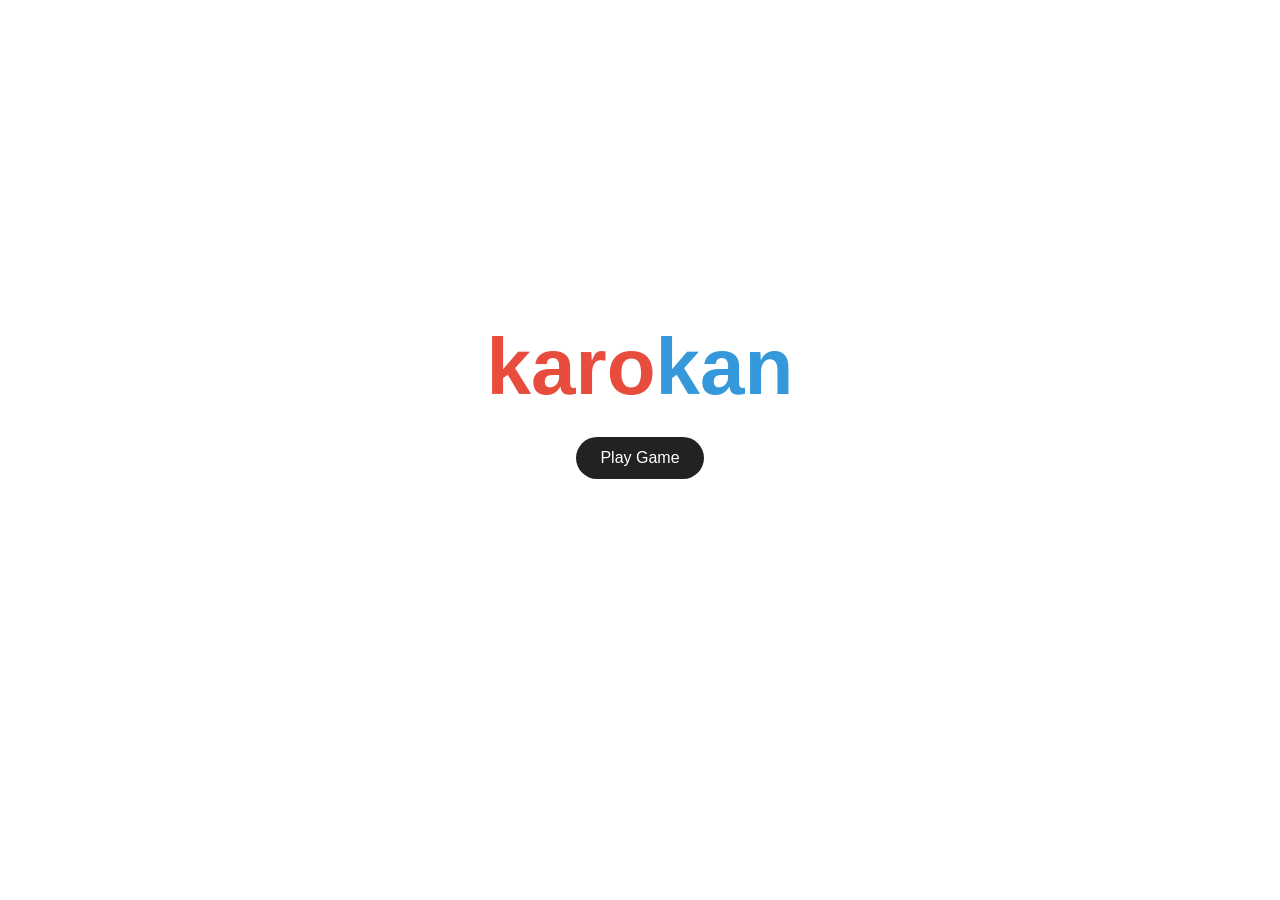
==== web-app/index.html @ 1c11d060 "Add files via upload" ====
<!DOCTYPE html>
<html lang="en">
<head>
  <meta charset="UTF-8">
  <title>karokan</title>
  <link rel="stylesheet" href="karokan.css">
</head>
<body>

  <!-- START SCREEN -->
  <section id="start-screen">
    <h1 id="title">
  <span class="title-red">karo</span><span class="title-blue">kan</span>
  </h1>
    <button id="play-btn">Play Game</button>
  </section>

<!-- RULES SCREEN -->
<section id="rules-screen" hidden>
  <div class="rules-container">
    <h2>Game Rules</h2>

    <div class="rule-block" style="margin-top: 1rem;">
      <h3>🎯 Objective</h3>
      <ul>
        <li>Be the first to reach 7 points by pushing your opponent’s pieces off the board.</li>
      </ul>
    </div>

    <div class="rule-block" style="margin-top: 1rem;">
      <h3>🔄 Turn Structure</h3>
      <ul>
        <li>Place one dot on any empty cell, each round.</li>
        <li>Then slide every one of your dots by one step in the chosen direction (↖, ↗, ←, →, ↙, ↘).</li>
      </ul>
    </div>

    <div class="rule-block" style="margin-top: 1rem;">
      <h3>⚡ Movement</h3>
      <ul>
        <li>If a piece has an empty cell in the chosen direction, it slides there.</li>
        <li>If there’s no empty space to shift into, pieces remain in place.</li>
        <li>You can push opponent pieces, but only if your contiguous run is longer.</li>
        <li>Every piece pushed off the grid earns 1 point.</li>
      </ul>
    </div>

    <div class="rule-block" style="margin-top: 1rem;">
      <h3>🕹️ Controls</h3>
      <ul>
        <li>You can use both the arrows and keyboard keys to move your pieces:</li>
        <li><strong>W:</strong> Up-Left (↖)</li>
        <li><strong>E:</strong> Up-Right (↗)</li>
        <li><strong>A:</strong> Left (←)</li>
        <li><strong>D:</strong> Right (→)</li>
        <li><strong>Z:</strong> Down-Left (↙)</li>
        <li><strong>X:</strong> Down-Right (↘)</li>
      </ul>
    </div>

    <button id="go-btn">Let’s Go!</button>
  </div>
</section>


  <!-- GAME SCREEN -->
  <section id="game-screen" hidden>
    <div id="container">
      <!-- grid only -->
      <div id="left">
        <div id="grid"></div>
      </div>
      <!-- score panels and controls -->
      <div id="right">
        <div id="panel-red" class="panel red">
          <strong>Red Player</strong>
          <div>Score: <span id="score-red">0</span></div>
        </div>
        <div id="panel-blue" class="panel blue">
          <strong>Blue Player</strong>
          <div>Score: <span id="score-blue">0</span></div>
        </div>
        <div id="controls">
          <button data-dir="nw"><span class="arrow">→</span></button>
          <button data-dir="ne"><span class="arrow">→</span></button>
          <button data-dir="w" ><span class="arrow">→</span></button>
          <button data-dir="e" ><span class="arrow">→</span></button>
          <button data-dir="sw"><span class="arrow">→</span></button>
          <button data-dir="se"><span class="arrow">→</span></button>
        </div>
      </div>
    </div>

    <!-- WIN -->
    <div id="overlay" hidden>
      <div id="winner-text"></div>
      <button id="again-btn">New Game</button>
    </div>
  </section>
  

  <script src="main.js"></script>
</body>
</html>
---- web-app/karokan.css ----
[hidden] {
  display: none !important;
}

/* reset & base */
* { margin:0; padding:0; box-sizing:border-box; }
body {
  font-family: sans-serif;
  background: #fff;
  color: #222;
  display:flex;
  justify-content:center;
  align-items:center;
  min-height:80vh;
}

/* Start screen */
#start-screen {
  text-align:center;
}
#start-screen h1 {
  font-size:5rem;
  margin-bottom:1.5rem;
  margin-top:5rem;
}

#play-btn {
  padding:0.75rem 1.5rem;
  border:none;
  background:#222;
  color:#fff;
  border-radius:999px;
  cursor:pointer;
  font-size: 1rem;
}

/* Container for game */
#container {
  display:flex;
  gap:4rem;
  align-items:flex-start;
  padding:1rem;
}

/* GRID */
#grid {
  display: block;
  padding: 20px;
    /* add these two lines: */
  transform: scale(1.2);            /* 1.0 is 100%; 1.2 is +20% */
  transform-origin: center center;  /* scale around its own middle */
}

/* each row is a flex‐box of 7 cells */
.row {
  display: flex;
  margin-bottom: -10px; /* Overlap rows slightly for better hexagon proportions */
}
.cell {
  /* width and height are now set by JS */
  border: 2px solid #000;
  border-radius: 50%;
  background: #fff;
  position: relative;
  /* margin is now set by JS */
  display: flex; /* For centering dot */
  align-items: center;
  justify-content: center;
}

.cell.empty {
  background: transparent;
  border-color: transparent;
}

.dot {
  position:absolute;
  top:50%; left:50%;
  width:100%; height:100%;
  transform: translate(-50%,-50%);
  border-radius:50%;
}
.dot.red { background:#e74c3c; }
.dot.blue { background:#3498db; }

/* CONTROLS - Hexagonal button layout */
#controls {
  display: grid;
  grid-template-columns: repeat(3, 60px);
  grid-template-rows: repeat(3, 60px);
  gap: 10px;
  justify-content: center;
  margin-top: 6rem;
  width: 210px;
  transform: scale(1.1);            /* 1.0 is 100%; 1.2 is +20% */
  transform-origin: center center;  /* scale around its own middle */
}

#controls button {
  width: 60px;
  height: 60px;
  border: 2px solid #333;
  background: #f5f5f5;
  border-radius: 50%;
  font-size: 1.8rem;
  font-weight: normal;
  cursor: pointer;
  display: flex;
  align-items: center;
  justify-content: center;
  transition: background 0.2s;
}

#controls button:hover {
  background: #e0e0e0;
}

/* Position buttons in hexagonal pattern */
#controls button[data-dir="nw"] { grid-column: 1; grid-row: 1; }
#controls button[data-dir="ne"] { grid-column: 3; grid-row: 1; }
#controls button[data-dir="w"]  { grid-column: 1; grid-row: 2; }
#controls button[data-dir="e"]  { grid-column: 3; grid-row: 2; }
#controls button[data-dir="sw"] { grid-column: 1; grid-row: 3; }
#controls button[data-dir="se"] { grid-column: 3; grid-row: 3; }

#controls button .arrow {
  display: inline-block;     /* so transform only affects the arrow */
  transition: transform 0.1s;
  font-size: 1.8rem;
  line-height: 1;  /* keep the glyph tight */
}

/* rotate the base “→” into each of the 6 hex directions */
#controls button[data-dir="nw"] .arrow {
  transform: rotate(-135deg) translate(0px, -2px);
}
#controls button[data-dir="ne"] .arrow {
  transform: rotate(-45deg)  translate(0, -2px);
}
#controls button[data-dir="w"]  .arrow {
  transform: rotate(180deg)  translate(0, -2px);
}
#controls button[data-dir="e"]  .arrow {
  transform: rotate(0deg)    translate(0, -2px);
}
#controls button[data-dir="sw"] .arrow {
  transform: rotate(135deg)  translate(0, -2px);
}
#controls button[data-dir="se"] .arrow {
  transform: rotate(45deg)   translate(0, -2px);
}


/* RIGHT PANELS */
.panel {
  border:3px solid;
  padding:1rem;
  margin-bottom:1.5rem;
  min-width:150px;
  background:#fff;
  transition: background 0.3s;
}
.panel.red { border-color:#e74c3c; }
.panel.blue { border-color:#3498db; }

/* active turn highlight */
.panel.red.active { background: rgba(231,76,60,0.2); }
.panel.blue.active { background: rgba(52,152,219,0.2); }

/**
/* OVERLAY */
#overlay {
  position: fixed;
  inset: 0;
  /* fallback if no class */
  background: rgba(0,0,0,0.5);
  display: flex;
  flex-direction: column;
  /* lift content higher */
  justify-content: flex-start;
  padding-top: 35vh;     /* move text/button up 10% of viewport height */
  align-items: center;
  color: #fff;
  font-size: 3rem;
  text-align: center;
  z-index: 100;
  transition: background 0.3s;
}

/* Specific winner backgrounds */
#overlay.red {
  background: rgba(231, 76, 60, 0.85);   /* red-tint */
}
#overlay.blue {
  background: rgba(52, 152, 219, 0.85);  /* blue-tint */
}

/* Winner text stays white but can be larger or bold if you like */
#winner-text {
  margin-bottom: 0.5rem;
  font-size: 3.5rem;
}

/* PLAY AGAIN button styling */
#overlay button {
  /* match “Play Game” button from start screen */
  background: #222;
  color: #fff;
  margin-top: 1rem;
  padding: 0.75rem 1.5rem;
  border: none;
  border-radius: 999px;
  cursor: pointer;
  font-size: 1rem;
}

/* Title coloring */
.title-red {
  color: #e74c3c; /* same as .dot.red */
}

.title-blue {
  color: #3498db; /* same as .dot.blue */
}

/* Optional: adjust font-weight or size if you like */
#title {
  font-size: 3rem;
  font-weight: bold;
  text-align: center;
  margin-bottom: 1rem;
}

/* RULES SCREEN */
#rules-screen {
  display: flex;
  justify-content: center;
  align-items: center;
  min-height: 100vh;
}

.rules-container {
  border: 2px solid #222;
  padding: 2rem;
  max-width: 850px;
  background: #fff;
  text-align: left;
  box-shadow: 0 2px 8px rgba(0,0,0,0.1);
}

.rules-container h2 {
  text-align: center;
  margin-bottom: 1.25rem;
  font-size: 1.8rem;
}

.rules-container h3 {
  font-size: 1.2rem;
}

.rules-container ol {
  margin-left: 1rem;
  margin-bottom: 1.5rem;
  line-height: 1.4;
}

.rules-container li {
  font-size: 1rem;
}

#rules-screen #go-btn {
  display: block;
  margin: 2rem auto 0;      /* center and give headroom */
  padding: 0.75rem 1.5rem;   /* comfy click area */
  border: none;             
  background: #222;          /* dark background */
  color: #fff;               /* light text */
  font-size: 1rem;           
  border-radius: 999px;      /* fully rounded */
  cursor: pointer;
  transition: background 0.2s;
}
#rules-screen #go-btn:hover {
  background: #444;
}

#rules-screen ul li + li {
  margin-top: 0.75rem;
}

/* give each rule heading its own margins */
#rules-screen .rule-block h3 {
  margin-top: 2rem;    /* space above the emoji heading */
  margin-bottom: 0.5rem; /* space below it before the bullets */
}

#game-screen {
  margin-top: 5rem; /* pushes the whole game‐screen down */
}

#rules-screen,
#start-screen {
  margin-top: 0;   /* leave your other screens untouched */
}
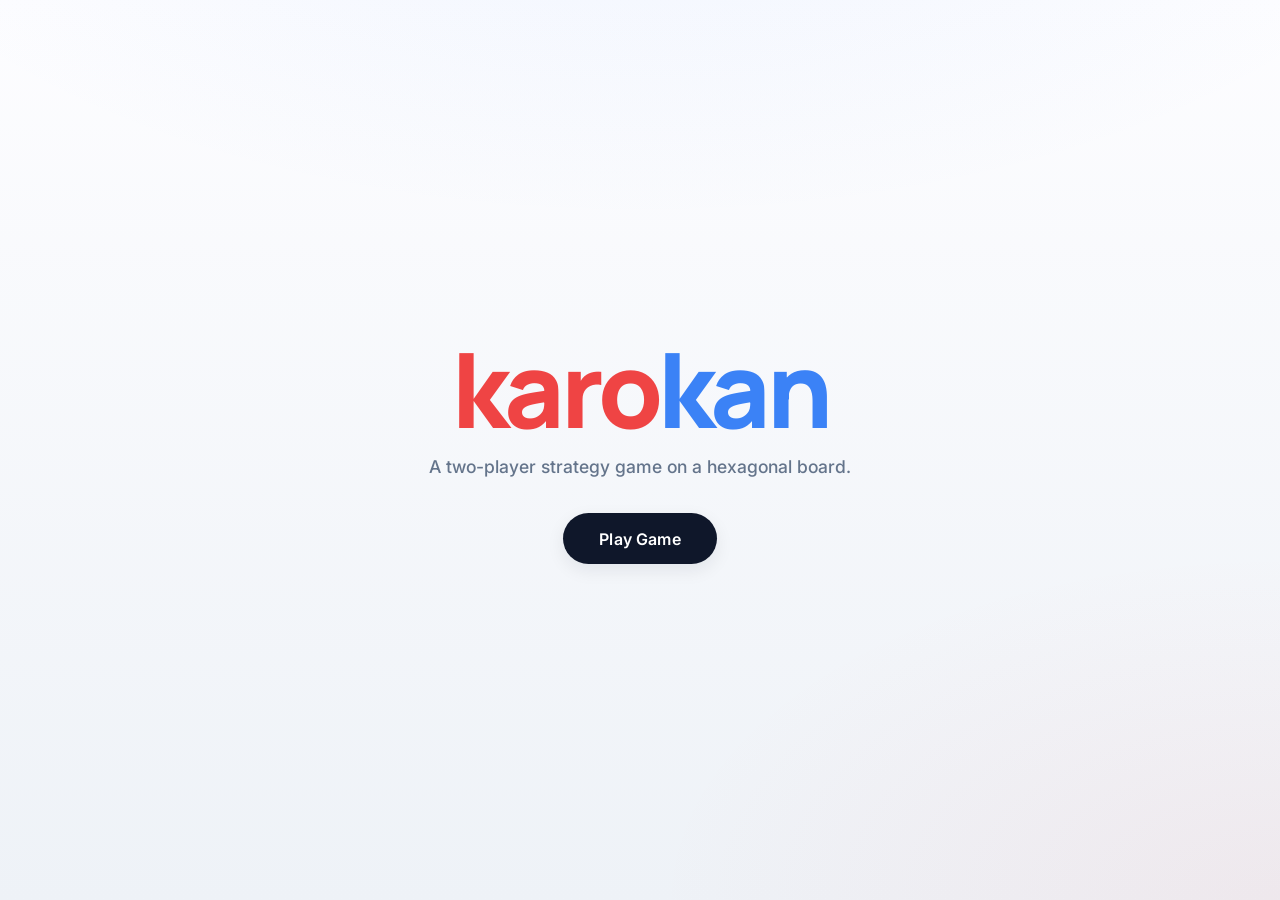
==== commit 51be99d5: "Remove rules screen, modernise UI, add README - Remove the rules/how-to-play section; Play Game now " ====
--- a/web-app/index.html
+++ b/web-app/index.html
@@ -2,7 +2,12 @@
 <html lang="en">
 <head>
   <meta charset="UTF-8">
+  <meta name="viewport" content="width=device-width, initial-scale=1, viewport-fit=cover">
+  <meta name="theme-color" content="#0f172a">
   <title>karokan</title>
+  <link rel="preconnect" href="https://fonts.googleapis.com">
+  <link rel="preconnect" href="https://fonts.gstatic.com" crossorigin>
+  <link href="https://fonts.googleapis.com/css2?family=Inter:wght@400;500;600;700&family=Manrope:wght@700;800&display=swap" rel="stylesheet">
   <link rel="stylesheet" href="karokan.css">
 </head>
 <body>
@@ -10,57 +15,11 @@
   <!-- START SCREEN -->
   <section id="start-screen">
     <h1 id="title">
-  <span class="title-red">karo</span><span class="title-blue">kan</span>
-  </h1>
+      <span class="title-red">karo</span><span class="title-blue">kan</span>
+    </h1>
+    <p id="tagline">A two-player strategy game on a hexagonal board.</p>
     <button id="play-btn">Play Game</button>
   </section>
-
-<!-- RULES SCREEN -->
-<section id="rules-screen" hidden>
-  <div class="rules-container">
-    <h2>Game Rules</h2>
-
-    <div class="rule-block" style="margin-top: 1rem;">
-      <h3>🎯 Objective</h3>
-      <ul>
-        <li>Be the first to reach 7 points by pushing your opponent’s pieces off the board.</li>
-      </ul>
-    </div>
-
-    <div class="rule-block" style="margin-top: 1rem;">
-      <h3>🔄 Turn Structure</h3>
-      <ul>
-        <li>Place one dot on any empty cell, each round.</li>
-        <li>Then slide every one of your dots by one step in the chosen direction (↖, ↗, ←, →, ↙, ↘).</li>
-      </ul>
-    </div>
-
-    <div class="rule-block" style="margin-top: 1rem;">
-      <h3>⚡ Movement</h3>
-      <ul>
-        <li>If a piece has an empty cell in the chosen direction, it slides there.</li>
-        <li>If there’s no empty space to shift into, pieces remain in place.</li>
-        <li>You can push opponent pieces, but only if your contiguous run is longer.</li>
-        <li>Every piece pushed off the grid earns 1 point.</li>
-      </ul>
-    </div>
-
-    <div class="rule-block" style="margin-top: 1rem;">
-      <h3>🕹️ Controls</h3>
-      <ul>
-        <li>You can use both the arrows and keyboard keys to move your pieces:</li>
-        <li><strong>W:</strong> Up-Left (↖)</li>
-        <li><strong>E:</strong> Up-Right (↗)</li>
-        <li><strong>A:</strong> Left (←)</li>
-        <li><strong>D:</strong> Right (→)</li>
-        <li><strong>Z:</strong> Down-Left (↙)</li>
-        <li><strong>X:</strong> Down-Right (↘)</li>
-      </ul>
-    </div>
-
-    <button id="go-btn">Let’s Go!</button>
-  </div>
-</section>
 
 
   <!-- GAME SCREEN -->
@@ -81,12 +40,12 @@
           <div>Score: <span id="score-blue">0</span></div>
         </div>
         <div id="controls">
-          <button data-dir="nw"><span class="arrow">→</span></button>
-          <button data-dir="ne"><span class="arrow">→</span></button>
-          <button data-dir="w" ><span class="arrow">→</span></button>
-          <button data-dir="e" ><span class="arrow">→</span></button>
-          <button data-dir="sw"><span class="arrow">→</span></button>
-          <button data-dir="se"><span class="arrow">→</span></button>
+          <button data-dir="nw" aria-label="Move up-left"><span class="arrow">→</span></button>
+          <button data-dir="ne" aria-label="Move up-right"><span class="arrow">→</span></button>
+          <button data-dir="w"  aria-label="Move left"><span class="arrow">→</span></button>
+          <button data-dir="e"  aria-label="Move right"><span class="arrow">→</span></button>
+          <button data-dir="sw" aria-label="Move down-left"><span class="arrow">→</span></button>
+          <button data-dir="se" aria-label="Move down-right"><span class="arrow">→</span></button>
         </div>
       </div>
     </div>
@@ -97,7 +56,7 @@
       <button id="again-btn">New Game</button>
     </div>
   </section>
-  
+
 
   <script src="main.js"></script>
 </body>
--- a/web-app/karokan.css
+++ b/web-app/karokan.css
@@ -1,121 +1,266 @@
-[hidden] {
-  display: none !important;
-}
-
-/* reset & base */
-* { margin:0; padding:0; box-sizing:border-box; }
+/* ============================================================
+   karokan — visual styles
+   ============================================================ */
+
+:root {
+  --color-red: #ef4444;
+  --color-red-strong: #dc2626;
+  --color-red-soft: rgba(239, 68, 68, 0.12);
+  --color-blue: #3b82f6;
+  --color-blue-strong: #2563eb;
+  --color-blue-soft: rgba(59, 130, 246, 0.12);
+  --color-bg-1: #fdfdff;
+  --color-bg-2: #eef2f7;
+  --color-surface: #ffffff;
+  --color-text: #0f172a;
+  --color-text-soft: #64748b;
+  --color-border: #e2e8f0;
+  --color-border-strong: #cbd5e1;
+
+  --shadow-sm: 0 1px 2px rgba(15, 23, 42, 0.06);
+  --shadow-md: 0 6px 18px rgba(15, 23, 42, 0.08);
+  --shadow-lg: 0 18px 48px rgba(15, 23, 42, 0.14);
+
+  --radius-sm: 10px;
+  --radius-md: 16px;
+  --radius-lg: 24px;
+  --radius-pill: 999px;
+
+  --ease: cubic-bezier(0.4, 0, 0.2, 1);
+  --ease-spring: cubic-bezier(0.34, 1.56, 0.64, 1);
+  --duration: 200ms;
+}
+
+* { margin: 0; padding: 0; box-sizing: border-box; }
+*:focus-visible { outline: 2px solid var(--color-blue); outline-offset: 2px; }
+
+[hidden] { display: none !important; }
+
+html, body { height: 100%; }
+
 body {
-  font-family: sans-serif;
-  background: #fff;
-  color: #222;
-  display:flex;
-  justify-content:center;
-  align-items:center;
-  min-height:80vh;
-}
-
-/* Start screen */
+  font-family: 'Inter', -apple-system, BlinkMacSystemFont, 'Segoe UI', sans-serif;
+  background:
+    radial-gradient(1200px 600px at 50% -200px, rgba(59, 130, 246, 0.08), transparent 70%),
+    radial-gradient(900px 500px at 100% 100%, rgba(239, 68, 68, 0.06), transparent 70%),
+    linear-gradient(180deg, var(--color-bg-1) 0%, var(--color-bg-2) 100%);
+  background-attachment: fixed;
+  color: var(--color-text);
+  min-height: 100vh;
+  display: flex;
+  justify-content: center;
+  align-items: center;
+  padding: 1.5rem;
+  -webkit-font-smoothing: antialiased;
+  -moz-osx-font-smoothing: grayscale;
+  text-rendering: optimizeLegibility;
+}
+
+/* ============================================================
+   START SCREEN
+   ============================================================ */
 #start-screen {
-  text-align:center;
-}
-#start-screen h1 {
-  font-size:5rem;
-  margin-bottom:1.5rem;
-  margin-top:5rem;
-}
-
-#play-btn {
-  padding:0.75rem 1.5rem;
-  border:none;
-  background:#222;
-  color:#fff;
-  border-radius:999px;
-  cursor:pointer;
+  text-align: center;
+  animation: fade-up 0.5s var(--ease) both;
+}
+
+#title {
+  font-family: 'Manrope', 'Inter', sans-serif;
+  font-size: clamp(3.5rem, 14vw, 6.5rem);
+  font-weight: 800;
+  letter-spacing: -0.045em;
+  line-height: 1;
+  margin-bottom: 1rem;
+}
+
+.title-red { color: var(--color-red); }
+.title-blue { color: var(--color-blue); }
+
+#tagline {
+  font-size: clamp(0.95rem, 2.2vw, 1.1rem);
+  color: var(--color-text-soft);
+  margin-bottom: 2.25rem;
+  font-weight: 500;
+}
+
+/* Shared button base */
+#play-btn,
+#again-btn {
+  font-family: inherit;
+  padding: 0.95rem 2.25rem;
+  border: none;
+  background: var(--color-text);
+  color: #fff;
+  border-radius: var(--radius-pill);
+  cursor: pointer;
   font-size: 1rem;
-}
-
-/* Container for game */
+  font-weight: 600;
+  letter-spacing: 0.01em;
+  box-shadow: var(--shadow-md);
+  transition:
+    transform var(--duration) var(--ease),
+    box-shadow var(--duration) var(--ease),
+    background var(--duration) var(--ease);
+}
+
+#play-btn:hover,
+#again-btn:hover {
+  transform: translateY(-2px);
+  background: #1e293b;
+  box-shadow: var(--shadow-lg);
+}
+
+#play-btn:active,
+#again-btn:active {
+  transform: translateY(0);
+  box-shadow: var(--shadow-sm);
+}
+
+/* ============================================================
+   GAME SCREEN
+   ============================================================ */
+#game-screen {
+  width: 100%;
+  display: flex;
+  justify-content: center;
+  animation: fade-up 0.4s var(--ease) both;
+}
+
 #container {
-  display:flex;
-  gap:4rem;
-  align-items:flex-start;
-  padding:1rem;
-}
-
-/* GRID */
+  display: flex;
+  gap: 3.5rem;
+  align-items: center;
+  padding: 2.5rem 3rem;
+  background: var(--color-surface);
+  border-radius: var(--radius-lg);
+  box-shadow: var(--shadow-lg);
+  border: 1px solid rgba(15, 23, 42, 0.04);
+}
+
+#left {
+  display: flex;
+  align-items: center;
+  justify-content: center;
+}
+
+#right {
+  display: flex;
+  flex-direction: column;
+  align-items: stretch;
+  min-width: 200px;
+}
+
+/* ============================================================
+   GRID
+   ============================================================ */
 #grid {
   display: block;
-  padding: 20px;
-    /* add these two lines: */
-  transform: scale(1.2);            /* 1.0 is 100%; 1.2 is +20% */
-  transform-origin: center center;  /* scale around its own middle */
-}
-
-/* each row is a flex‐box of 7 cells */
+  padding: 16px;
+  transform: scale(1.15);
+  transform-origin: center center;
+}
+
 .row {
   display: flex;
-  margin-bottom: -10px; /* Overlap rows slightly for better hexagon proportions */
-}
+  margin-bottom: -10px;
+}
+
 .cell {
-  /* width and height are now set by JS */
-  border: 2px solid #000;
+  border: 2px solid var(--color-border-strong);
   border-radius: 50%;
-  background: #fff;
+  background: var(--color-surface);
   position: relative;
-  /* margin is now set by JS */
-  display: flex; /* For centering dot */
-  align-items: center;
-  justify-content: center;
+  display: flex;
+  align-items: center;
+  justify-content: center;
+  transition:
+    border-color var(--duration) var(--ease),
+    transform var(--duration) var(--ease),
+    box-shadow var(--duration) var(--ease);
+}
+
+.cell:not(.empty):hover {
+  border-color: var(--color-text);
+  cursor: pointer;
+  transform: scale(1.04);
+  box-shadow: var(--shadow-sm);
 }
 
 .cell.empty {
   background: transparent;
   border-color: transparent;
+  pointer-events: none;
 }
 
 .dot {
-  position:absolute;
-  top:50%; left:50%;
-  width:100%; height:100%;
-  transform: translate(-50%,-50%);
-  border-radius:50%;
-}
-.dot.red { background:#e74c3c; }
-.dot.blue { background:#3498db; }
-
-/* CONTROLS - Hexagonal button layout */
+  position: absolute;
+  top: 50%; left: 50%;
+  width: 88%; height: 88%;
+  transform: translate(-50%, -50%);
+  border-radius: 50%;
+  box-shadow:
+    inset -3px -4px 8px rgba(0, 0, 0, 0.22),
+    inset 2px 2px 4px rgba(255, 255, 255, 0.25),
+    0 2px 6px rgba(15, 23, 42, 0.18);
+  animation: pop-in 0.28s var(--ease-spring);
+}
+
+.dot.red {
+  background: radial-gradient(circle at 32% 30%, #fb7185 0%, var(--color-red) 55%, var(--color-red-strong) 100%);
+}
+.dot.blue {
+  background: radial-gradient(circle at 32% 30%, #60a5fa 0%, var(--color-blue) 55%, var(--color-blue-strong) 100%);
+}
+
+/* ============================================================
+   CONTROLS
+   ============================================================ */
 #controls {
   display: grid;
   grid-template-columns: repeat(3, 60px);
   grid-template-rows: repeat(3, 60px);
-  gap: 10px;
-  justify-content: center;
-  margin-top: 6rem;
+  gap: 12px;
+  justify-content: center;
+  margin-top: 2.25rem;
   width: 210px;
-  transform: scale(1.1);            /* 1.0 is 100%; 1.2 is +20% */
-  transform-origin: center center;  /* scale around its own middle */
+  transform: scale(1.1);
+  transform-origin: center center;
 }
 
 #controls button {
   width: 60px;
   height: 60px;
-  border: 2px solid #333;
-  background: #f5f5f5;
+  border: 1px solid var(--color-border);
+  background: #f8fafc;
+  color: var(--color-text);
   border-radius: 50%;
-  font-size: 1.8rem;
-  font-weight: normal;
+  font-size: 1.5rem;
   cursor: pointer;
   display: flex;
   align-items: center;
   justify-content: center;
-  transition: background 0.2s;
+  box-shadow: var(--shadow-sm);
+  transition:
+    transform var(--duration) var(--ease),
+    background var(--duration) var(--ease),
+    color var(--duration) var(--ease),
+    box-shadow var(--duration) var(--ease),
+    border-color var(--duration) var(--ease);
 }
 
 #controls button:hover {
-  background: #e0e0e0;
-}
-
-/* Position buttons in hexagonal pattern */
+  background: var(--color-text);
+  color: #fff;
+  border-color: var(--color-text);
+  transform: translateY(-2px);
+  box-shadow: var(--shadow-md);
+}
+
+#controls button:active {
+  transform: translateY(0);
+  box-shadow: var(--shadow-sm);
+}
+
 #controls button[data-dir="nw"] { grid-column: 1; grid-row: 1; }
 #controls button[data-dir="ne"] { grid-column: 3; grid-row: 1; }
 #controls button[data-dir="w"]  { grid-column: 1; grid-row: 2; }
@@ -124,181 +269,192 @@
 #controls button[data-dir="se"] { grid-column: 3; grid-row: 3; }
 
 #controls button .arrow {
-  display: inline-block;     /* so transform only affects the arrow */
-  transition: transform 0.1s;
-  font-size: 1.8rem;
-  line-height: 1;  /* keep the glyph tight */
-}
-
-/* rotate the base “→” into each of the 6 hex directions */
-#controls button[data-dir="nw"] .arrow {
-  transform: rotate(-135deg) translate(0px, -2px);
-}
-#controls button[data-dir="ne"] .arrow {
-  transform: rotate(-45deg)  translate(0, -2px);
-}
-#controls button[data-dir="w"]  .arrow {
-  transform: rotate(180deg)  translate(0, -2px);
-}
-#controls button[data-dir="e"]  .arrow {
-  transform: rotate(0deg)    translate(0, -2px);
-}
-#controls button[data-dir="sw"] .arrow {
-  transform: rotate(135deg)  translate(0, -2px);
-}
-#controls button[data-dir="se"] .arrow {
-  transform: rotate(45deg)   translate(0, -2px);
-}
-
-
-/* RIGHT PANELS */
+  display: inline-block;
+  line-height: 1;
+  font-size: 1.7rem;
+  transition: transform var(--duration) var(--ease);
+}
+
+#controls button[data-dir="nw"] .arrow { transform: rotate(-135deg) translate(0, -2px); }
+#controls button[data-dir="ne"] .arrow { transform: rotate(-45deg)  translate(0, -2px); }
+#controls button[data-dir="w"]  .arrow { transform: rotate(180deg)  translate(0, -2px); }
+#controls button[data-dir="e"]  .arrow { transform: rotate(0deg)    translate(0, -2px); }
+#controls button[data-dir="sw"] .arrow { transform: rotate(135deg)  translate(0, -2px); }
+#controls button[data-dir="se"] .arrow { transform: rotate(45deg)   translate(0, -2px); }
+
+/* ============================================================
+   SCORE PANELS
+   ============================================================ */
 .panel {
-  border:3px solid;
-  padding:1rem;
-  margin-bottom:1.5rem;
-  min-width:150px;
-  background:#fff;
-  transition: background 0.3s;
-}
-.panel.red { border-color:#e74c3c; }
-.panel.blue { border-color:#3498db; }
-
-/* active turn highlight */
-.panel.red.active { background: rgba(231,76,60,0.2); }
-.panel.blue.active { background: rgba(52,152,219,0.2); }
-
-/**
-/* OVERLAY */
+  border: 2px solid var(--color-border);
+  padding: 1rem 1.25rem;
+  margin-bottom: 1rem;
+  min-width: 200px;
+  background: var(--color-surface);
+  border-radius: var(--radius-md);
+  box-shadow: var(--shadow-sm);
+  transition:
+    background var(--duration) var(--ease),
+    box-shadow var(--duration) var(--ease),
+    transform var(--duration) var(--ease),
+    border-color var(--duration) var(--ease);
+}
+
+.panel strong {
+  font-size: 0.95rem;
+  font-weight: 600;
+  letter-spacing: -0.005em;
+  display: block;
+  margin-bottom: 0.35rem;
+}
+
+.panel div {
+  font-size: 0.875rem;
+  color: var(--color-text-soft);
+  font-weight: 500;
+}
+
+.panel div span {
+  font-variant-numeric: tabular-nums;
+  font-weight: 700;
+  color: var(--color-text);
+  font-size: 1rem;
+}
+
+.panel.red {
+  border-color: var(--color-red);
+}
+.panel.blue {
+  border-color: var(--color-blue);
+}
+
+.panel.red.active {
+  background: var(--color-red-soft);
+  box-shadow: 0 0 0 4px rgba(239, 68, 68, 0.18), var(--shadow-sm);
+  transform: translateY(-1px);
+}
+.panel.blue.active {
+  background: var(--color-blue-soft);
+  box-shadow: 0 0 0 4px rgba(59, 130, 246, 0.18), var(--shadow-sm);
+  transform: translateY(-1px);
+}
+
+/* ============================================================
+   OVERLAY (WIN)
+   ============================================================ */
 #overlay {
   position: fixed;
   inset: 0;
-  /* fallback if no class */
-  background: rgba(0,0,0,0.5);
+  background: rgba(15, 23, 42, 0.85);
+  -webkit-backdrop-filter: blur(8px);
+  backdrop-filter: blur(8px);
   display: flex;
   flex-direction: column;
-  /* lift content higher */
-  justify-content: flex-start;
-  padding-top: 35vh;     /* move text/button up 10% of viewport height */
-  align-items: center;
+  justify-content: center;
+  align-items: center;
+  text-align: center;
   color: #fff;
-  font-size: 3rem;
-  text-align: center;
   z-index: 100;
-  transition: background 0.3s;
-}
-
-/* Specific winner backgrounds */
-#overlay.red {
-  background: rgba(231, 76, 60, 0.85);   /* red-tint */
-}
-#overlay.blue {
-  background: rgba(52, 152, 219, 0.85);  /* blue-tint */
-}
-
-/* Winner text stays white but can be larger or bold if you like */
+  padding: 2rem;
+  animation: fade-in 0.3s var(--ease);
+}
+
+#overlay.red  { background: linear-gradient(135deg, rgba(239, 68, 68, 0.94), rgba(220, 38, 38, 0.94)); }
+#overlay.blue { background: linear-gradient(135deg, rgba(59, 130, 246, 0.94), rgba(37, 99, 235, 0.94)); }
+
 #winner-text {
-  margin-bottom: 0.5rem;
-  font-size: 3.5rem;
-}
-
-/* PLAY AGAIN button styling */
-#overlay button {
-  /* match “Play Game” button from start screen */
-  background: #222;
-  color: #fff;
-  margin-top: 1rem;
-  padding: 0.75rem 1.5rem;
-  border: none;
-  border-radius: 999px;
-  cursor: pointer;
-  font-size: 1rem;
-}
-
-/* Title coloring */
-.title-red {
-  color: #e74c3c; /* same as .dot.red */
-}
-
-.title-blue {
-  color: #3498db; /* same as .dot.blue */
-}
-
-/* Optional: adjust font-weight or size if you like */
-#title {
-  font-size: 3rem;
-  font-weight: bold;
-  text-align: center;
-  margin-bottom: 1rem;
-}
-
-/* RULES SCREEN */
-#rules-screen {
-  display: flex;
-  justify-content: center;
-  align-items: center;
-  min-height: 100vh;
-}
-
-.rules-container {
-  border: 2px solid #222;
-  padding: 2rem;
-  max-width: 850px;
+  font-family: 'Manrope', 'Inter', sans-serif;
+  font-size: clamp(2.5rem, 9vw, 4rem);
+  font-weight: 800;
+  letter-spacing: -0.03em;
+  margin-bottom: 1.5rem;
+  animation: pop-in 0.4s var(--ease-spring) both;
+}
+
+#overlay #again-btn {
   background: #fff;
-  text-align: left;
-  box-shadow: 0 2px 8px rgba(0,0,0,0.1);
-}
-
-.rules-container h2 {
-  text-align: center;
-  margin-bottom: 1.25rem;
-  font-size: 1.8rem;
-}
-
-.rules-container h3 {
-  font-size: 1.2rem;
-}
-
-.rules-container ol {
-  margin-left: 1rem;
-  margin-bottom: 1.5rem;
-  line-height: 1.4;
-}
-
-.rules-container li {
-  font-size: 1rem;
-}
-
-#rules-screen #go-btn {
-  display: block;
-  margin: 2rem auto 0;      /* center and give headroom */
-  padding: 0.75rem 1.5rem;   /* comfy click area */
-  border: none;             
-  background: #222;          /* dark background */
-  color: #fff;               /* light text */
-  font-size: 1rem;           
-  border-radius: 999px;      /* fully rounded */
-  cursor: pointer;
-  transition: background 0.2s;
-}
-#rules-screen #go-btn:hover {
-  background: #444;
-}
-
-#rules-screen ul li + li {
-  margin-top: 0.75rem;
-}
-
-/* give each rule heading its own margins */
-#rules-screen .rule-block h3 {
-  margin-top: 2rem;    /* space above the emoji heading */
-  margin-bottom: 0.5rem; /* space below it before the bullets */
-}
-
-#game-screen {
-  margin-top: 5rem; /* pushes the whole game‐screen down */
-}
-
-#rules-screen,
-#start-screen {
-  margin-top: 0;   /* leave your other screens untouched */
-}
+  color: var(--color-text);
+}
+#overlay #again-btn:hover {
+  background: #f1f5f9;
+}
+
+/* ============================================================
+   ANIMATIONS
+   ============================================================ */
+@keyframes pop-in {
+  0%   { transform: translate(-50%, -50%) scale(0);   opacity: 0; }
+  100% { transform: translate(-50%, -50%) scale(1);   opacity: 1; }
+}
+
+#winner-text {
+  /* override the translate transform so the spring animates from scale only */
+  animation-name: winner-pop;
+}
+@keyframes winner-pop {
+  0%   { transform: scale(0.6); opacity: 0; }
+  100% { transform: scale(1);   opacity: 1; }
+}
+
+@keyframes fade-in {
+  from { opacity: 0; }
+  to   { opacity: 1; }
+}
+
+@keyframes fade-up {
+  from { opacity: 0; transform: translateY(10px); }
+  to   { opacity: 1; transform: translateY(0); }
+}
+
+@media (prefers-reduced-motion: reduce) {
+  *, *::before, *::after {
+    animation-duration: 0.01ms !important;
+    transition-duration: 0.01ms !important;
+  }
+}
+
+/* ============================================================
+   RESPONSIVE
+   ============================================================ */
+@media (max-width: 900px) {
+  #container {
+    flex-direction: column;
+    gap: 1.75rem;
+    padding: 1.75rem 1.5rem;
+  }
+  #right {
+    flex-direction: column;
+    align-items: center;
+    width: 100%;
+  }
+  .panel {
+    width: 100%;
+    max-width: 320px;
+  }
+  #controls {
+    margin-top: 1rem;
+  }
+}
+
+@media (max-width: 560px) {
+  body { padding: 0.75rem; }
+  #container {
+    padding: 1.25rem 1rem;
+    border-radius: var(--radius-md);
+  }
+  #grid {
+    transform: scale(0.85);
+  }
+  #controls {
+    transform: scale(1);
+  }
+  .panel {
+    padding: 0.75rem 1rem;
+  }
+}
+
+@media (max-width: 380px) {
+  #grid {
+    transform: scale(0.72);
+  }
+}
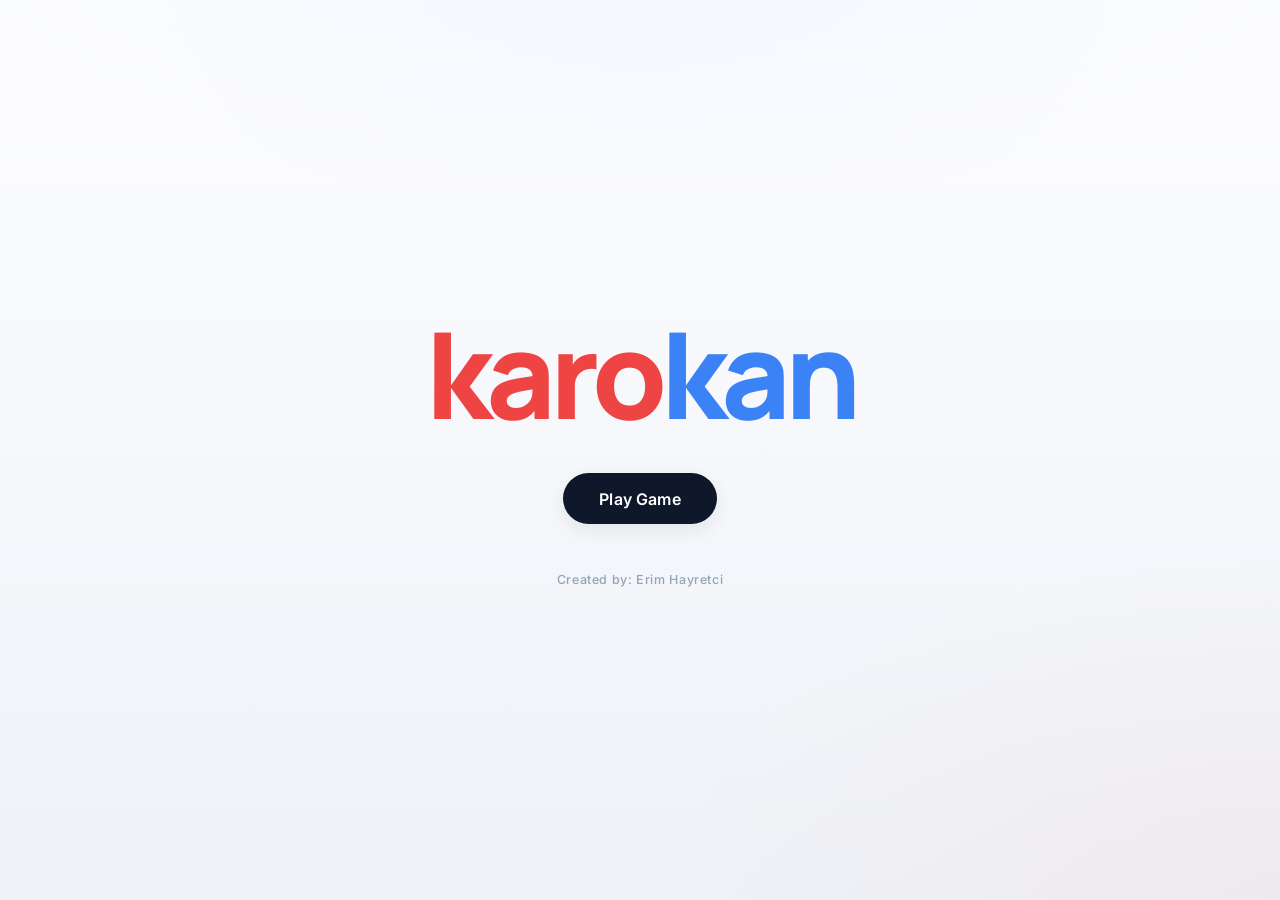
==== commit 3debc5c5: "UI overhaul: name entry, stone holders, stage indicator, animation fixes - Add SVG favicon (overlapp" ====
--- a/web-app/index.html
+++ b/web-app/index.html
@@ -3,8 +3,9 @@
 <head>
   <meta charset="UTF-8">
   <meta name="viewport" content="width=device-width, initial-scale=1, viewport-fit=cover">
-  <meta name="theme-color" content="#0f172a">
+  <meta name="theme-color" content="#fdfdff">
   <title>karokan</title>
+  <link rel="icon" href="favicon.svg" type="image/svg+xml">
   <link rel="preconnect" href="https://fonts.googleapis.com">
   <link rel="preconnect" href="https://fonts.gstatic.com" crossorigin>
   <link href="https://fonts.googleapis.com/css2?family=Inter:wght@400;500;600;700&family=Manrope:wght@700;800&display=swap" rel="stylesheet">
@@ -17,27 +18,55 @@
     <h1 id="title">
       <span class="title-red">karo</span><span class="title-blue">kan</span>
     </h1>
-    <p id="tagline">A two-player strategy game on a hexagonal board.</p>
     <button id="play-btn">Play Game</button>
+    <p id="creator">Created by: Erim Hayretci</p>
   </section>
+
+
+  <!-- NAME ENTRY MODAL -->
+  <div id="name-modal" hidden>
+    <div id="name-modal-inner">
+      <h2>Enter Player Names</h2>
+      <div class="name-field">
+        <label class="name-label" for="name-red">
+          <span class="label-dot red-dot"></span>Red Player
+        </label>
+        <input type="text" id="name-red" placeholder="Red" maxlength="18" autocomplete="off">
+      </div>
+      <div class="name-field">
+        <label class="name-label" for="name-blue">
+          <span class="label-dot blue-dot"></span>Blue Player
+        </label>
+        <input type="text" id="name-blue" placeholder="Blue" maxlength="18" autocomplete="off">
+      </div>
+      <button id="confirm-names-btn">Start Game</button>
+    </div>
+  </div>
 
 
   <!-- GAME SCREEN -->
   <section id="game-screen" hidden>
-    <div id="container">
-      <!-- grid only -->
-      <div id="left">
-        <div id="grid"></div>
+
+    <!-- STAGE INDICATOR -->
+    <div id="stage-bar">
+      <span id="stage-dot" class="stage-dot"></span>
+      <span id="stage-name"></span>
+      <span class="stage-sep">·</span>
+      <span id="stage-action"></span>
+    </div>
+
+    <div id="game-layout">
+
+      <!-- RED PANEL -->
+      <div id="panel-red" class="panel red">
+        <strong id="red-name-display">Red</strong>
+        <div id="holders-red" class="stone-holders"></div>
       </div>
-      <!-- score panels and controls -->
-      <div id="right">
-        <div id="panel-red" class="panel red">
-          <strong>Red Player</strong>
-          <div>Score: <span id="score-red">0</span></div>
-        </div>
-        <div id="panel-blue" class="panel blue">
-          <strong>Blue Player</strong>
-          <div>Score: <span id="score-blue">0</span></div>
+
+      <!-- BOARD + CONTROLS -->
+      <div id="board-area">
+        <div id="grid-frame">
+          <div id="grid"></div>
         </div>
         <div id="controls">
           <button data-dir="nw" aria-label="Move up-left"><span class="arrow">→</span></button>
@@ -48,13 +77,22 @@
           <button data-dir="se" aria-label="Move down-right"><span class="arrow">→</span></button>
         </div>
       </div>
+
+      <!-- BLUE PANEL -->
+      <div id="panel-blue" class="panel blue">
+        <strong id="blue-name-display">Blue</strong>
+        <div id="holders-blue" class="stone-holders"></div>
+      </div>
+
     </div>
 
-    <!-- WIN -->
+    <!-- WIN OVERLAY -->
     <div id="overlay" hidden>
+      <div id="confetti-area"></div>
       <div id="winner-text"></div>
       <button id="again-btn">New Game</button>
     </div>
+
   </section>
 
 
--- a/web-app/karokan.css
+++ b/web-app/karokan.css
@@ -3,49 +3,53 @@
    ============================================================ */
 
 :root {
-  --color-red: #ef4444;
-  --color-red-strong: #dc2626;
-  --color-red-soft: rgba(239, 68, 68, 0.12);
-  --color-blue: #3b82f6;
-  --color-blue-strong: #2563eb;
-  --color-blue-soft: rgba(59, 130, 246, 0.12);
-  --color-bg-1: #fdfdff;
-  --color-bg-2: #eef2f7;
-  --color-surface: #ffffff;
-  --color-text: #0f172a;
-  --color-text-soft: #64748b;
-  --color-border: #e2e8f0;
-  --color-border-strong: #cbd5e1;
-
-  --shadow-sm: 0 1px 2px rgba(15, 23, 42, 0.06);
-  --shadow-md: 0 6px 18px rgba(15, 23, 42, 0.08);
-  --shadow-lg: 0 18px 48px rgba(15, 23, 42, 0.14);
-
-  --radius-sm: 10px;
-  --radius-md: 16px;
-  --radius-lg: 24px;
-  --radius-pill: 999px;
-
-  --ease: cubic-bezier(0.4, 0, 0.2, 1);
-  --ease-spring: cubic-bezier(0.34, 1.56, 0.64, 1);
-  --duration: 200ms;
+  --c-red:        #ef4444;
+  --c-red-strong: #dc2626;
+  --c-red-soft:   rgba(239, 68, 68, 0.10);
+  --c-blue:       #3b82f6;
+  --c-blue-strong:#2563eb;
+  --c-blue-soft:  rgba(59, 130, 246, 0.10);
+
+  --c-bg:         #fdfdff;
+  --c-surface:    #ffffff;
+  --c-surface-2:  #f8fafc;
+  --c-border:     #e2e8f0;
+  --c-border-str: #cbd5e1;
+
+  --c-text:       #0f172a;
+  --c-text-soft:  #64748b;
+  --c-text-muted: #94a3b8;
+
+  --cell-bg:      #ffffff;
+  --cell-border:  #cbd5e1;
+
+  --ease:         cubic-bezier(0.4, 0, 0.2, 1);
+  --ease-spring:  cubic-bezier(0.34, 1.56, 0.64, 1);
+  --dur:          200ms;
+
+  --r-sm:  8px;
+  --r-md:  14px;
+  --r-lg:  20px;
+  --r-pill:999px;
+
+  --sh-sm: 0 1px 2px rgba(15,23,42,0.06);
+  --sh-md: 0 6px 18px rgba(15,23,42,0.08);
+  --sh-lg: 0 18px 48px rgba(15,23,42,0.12);
 }
 
 * { margin: 0; padding: 0; box-sizing: border-box; }
-*:focus-visible { outline: 2px solid var(--color-blue); outline-offset: 2px; }
-
+*:focus-visible { outline: 2px solid var(--c-blue); outline-offset: 2px; }
 [hidden] { display: none !important; }
-
 html, body { height: 100%; }
 
 body {
   font-family: 'Inter', -apple-system, BlinkMacSystemFont, 'Segoe UI', sans-serif;
   background:
-    radial-gradient(1200px 600px at 50% -200px, rgba(59, 130, 246, 0.08), transparent 70%),
-    radial-gradient(900px 500px at 100% 100%, rgba(239, 68, 68, 0.06), transparent 70%),
-    linear-gradient(180deg, var(--color-bg-1) 0%, var(--color-bg-2) 100%);
+    radial-gradient(1200px 600px at 50% -200px, rgba(59,130,246,0.07), transparent 70%),
+    radial-gradient(900px 500px at 100% 100%, rgba(239,68,68,0.05), transparent 70%),
+    linear-gradient(180deg, #fdfdff 0%, #eef2f7 100%);
   background-attachment: fixed;
-  color: var(--color-text);
+  color: var(--c-text);
   min-height: 100vh;
   display: flex;
   justify-content: center;
@@ -53,7 +57,6 @@
   padding: 1.5rem;
   -webkit-font-smoothing: antialiased;
   -moz-osx-font-smoothing: grayscale;
-  text-rendering: optimizeLegibility;
 }
 
 /* ============================================================
@@ -62,58 +65,151 @@
 #start-screen {
   text-align: center;
   animation: fade-up 0.5s var(--ease) both;
+  display: flex;
+  flex-direction: column;
+  align-items: center;
+  gap: 0;
 }
 
 #title {
   font-family: 'Manrope', 'Inter', sans-serif;
-  font-size: clamp(3.5rem, 14vw, 6.5rem);
+  font-size: clamp(4rem, 16vw, 7.5rem);
   font-weight: 800;
-  letter-spacing: -0.045em;
+  letter-spacing: -0.05em;
   line-height: 1;
-  margin-bottom: 1rem;
-}
-
-.title-red { color: var(--color-red); }
-.title-blue { color: var(--color-blue); }
-
-#tagline {
-  font-size: clamp(0.95rem, 2.2vw, 1.1rem);
-  color: var(--color-text-soft);
-  margin-bottom: 2.25rem;
-  font-weight: 500;
-}
-
-/* Shared button base */
+  margin-bottom: 2.5rem;
+}
+
+.title-red  { color: var(--c-red); }
+.title-blue { color: var(--c-blue); }
+
 #play-btn,
-#again-btn {
+#again-btn,
+#confirm-names-btn {
   font-family: inherit;
   padding: 0.95rem 2.25rem;
   border: none;
-  background: var(--color-text);
+  background: var(--c-text);
   color: #fff;
-  border-radius: var(--radius-pill);
+  border-radius: var(--r-pill);
   cursor: pointer;
   font-size: 1rem;
   font-weight: 600;
   letter-spacing: 0.01em;
-  box-shadow: var(--shadow-md);
+  box-shadow: var(--sh-md);
   transition:
-    transform var(--duration) var(--ease),
-    box-shadow var(--duration) var(--ease),
-    background var(--duration) var(--ease);
+    transform var(--dur) var(--ease),
+    background var(--dur) var(--ease),
+    box-shadow var(--dur) var(--ease);
 }
 
 #play-btn:hover,
-#again-btn:hover {
+#again-btn:hover,
+#confirm-names-btn:hover {
   transform: translateY(-2px);
   background: #1e293b;
-  box-shadow: var(--shadow-lg);
+  box-shadow: var(--sh-lg);
 }
 
 #play-btn:active,
-#again-btn:active {
+#again-btn:active,
+#confirm-names-btn:active {
   transform: translateY(0);
-  box-shadow: var(--shadow-sm);
+  box-shadow: var(--sh-sm);
+}
+
+#creator {
+  margin-top: 3rem;
+  font-size: 0.78rem;
+  color: var(--c-text-muted);
+  letter-spacing: 0.05em;
+  font-weight: 500;
+}
+
+/* ============================================================
+   NAME MODAL
+   ============================================================ */
+#name-modal {
+  position: fixed;
+  inset: 0;
+  background: rgba(15, 23, 42, 0.55);
+  backdrop-filter: blur(8px);
+  -webkit-backdrop-filter: blur(8px);
+  display: flex;
+  justify-content: center;
+  align-items: center;
+  z-index: 200;
+  animation: fade-in 0.25s var(--ease);
+}
+
+#name-modal-inner {
+  background: var(--c-surface);
+  border: 1px solid var(--c-border-str);
+  border-radius: var(--r-lg);
+  padding: 2.25rem 2.5rem;
+  width: min(400px, 90vw);
+  box-shadow: var(--sh-lg);
+  animation: pop-scale 0.3s var(--ease-spring);
+}
+
+#name-modal-inner h2 {
+  font-family: 'Manrope', sans-serif;
+  font-size: 1.2rem;
+  font-weight: 700;
+  margin-bottom: 1.75rem;
+  color: var(--c-text);
+  letter-spacing: -0.02em;
+}
+
+.name-field {
+  margin-bottom: 1.1rem;
+}
+
+.name-label {
+  display: flex;
+  align-items: center;
+  gap: 0.5rem;
+  font-size: 0.8rem;
+  font-weight: 600;
+  letter-spacing: 0.06em;
+  text-transform: uppercase;
+  color: var(--c-text-soft);
+  margin-bottom: 0.5rem;
+}
+
+.label-dot {
+  width: 10px;
+  height: 10px;
+  border-radius: 50%;
+  flex-shrink: 0;
+}
+.label-dot.red-dot  { background: var(--c-red); }
+.label-dot.blue-dot { background: var(--c-blue); }
+
+.name-field input {
+  width: 100%;
+  background: var(--c-surface-2);
+  border: 1px solid var(--c-border-str);
+  border-radius: var(--r-sm);
+  color: var(--c-text);
+  font-family: inherit;
+  font-size: 1rem;
+  font-weight: 500;
+  padding: 0.65rem 0.9rem;
+  outline: none;
+  transition: border-color var(--dur) var(--ease), box-shadow var(--dur) var(--ease);
+}
+
+.name-field input:focus {
+  border-color: var(--c-blue);
+  box-shadow: 0 0 0 3px rgba(91, 141, 232, 0.18);
+}
+
+.name-field input::placeholder { color: var(--c-text-soft); }
+
+#confirm-names-btn {
+  width: 100%;
+  margin-top: 1.5rem;
 }
 
 /* ============================================================
@@ -122,40 +218,152 @@
 #game-screen {
   width: 100%;
   display: flex;
-  justify-content: center;
+  flex-direction: column;
+  align-items: center;
+  gap: 1.25rem;
   animation: fade-up 0.4s var(--ease) both;
 }
 
-#container {
-  display: flex;
-  gap: 3.5rem;
-  align-items: center;
-  padding: 2.5rem 3rem;
-  background: var(--color-surface);
-  border-radius: var(--radius-lg);
-  box-shadow: var(--shadow-lg);
-  border: 1px solid rgba(15, 23, 42, 0.04);
-}
-
-#left {
-  display: flex;
-  align-items: center;
-  justify-content: center;
-}
-
-#right {
+/* Stage bar */
+#stage-bar {
+  display: flex;
+  align-items: center;
+  gap: 0.5rem;
+  background: var(--c-surface);
+  border: 1px solid var(--c-border);
+  border-radius: var(--r-pill);
+  padding: 0.5rem 1.25rem;
+  font-size: 0.875rem;
+  font-weight: 600;
+  color: var(--c-text);
+  box-shadow: var(--sh-sm);
+  letter-spacing: 0.01em;
+  transition: border-color var(--dur) var(--ease);
+}
+
+.stage-dot {
+  width: 10px;
+  height: 10px;
+  border-radius: 50%;
+  flex-shrink: 0;
+  transition: background var(--dur) var(--ease);
+}
+.stage-dot.red  { background: var(--c-red); }
+.stage-dot.blue { background: var(--c-blue); }
+
+.stage-sep {
+  color: var(--c-text-soft);
+  margin: 0 0.15rem;
+}
+
+/* Game layout: panels flanking the board */
+#game-layout {
+  display: flex;
+  align-items: center;
+  gap: 2rem;
+}
+
+/* ============================================================
+   PANELS
+   ============================================================ */
+.panel {
   display: flex;
   flex-direction: column;
-  align-items: stretch;
-  min-width: 200px;
-}
-
-/* ============================================================
-   GRID
-   ============================================================ */
+  align-items: center;
+  gap: 1rem;
+  padding: 1.25rem 1rem;
+  background: var(--c-surface);
+  border: 1px solid var(--c-border);
+  border-radius: var(--r-md);
+  min-width: 80px;
+  box-shadow: var(--sh-sm);
+  transition:
+    border-color var(--dur) var(--ease),
+    box-shadow var(--dur) var(--ease),
+    transform var(--dur) var(--ease);
+}
+
+.panel strong {
+  font-size: 0.78rem;
+  font-weight: 700;
+  letter-spacing: 0.07em;
+  text-transform: uppercase;
+  color: var(--c-text-soft);
+  text-align: center;
+  transition: color var(--dur) var(--ease);
+}
+
+.panel.red  { border-color: rgba(224, 85, 85, 0.25); }
+.panel.blue { border-color: rgba(91, 141, 232, 0.25); }
+
+.panel.red.active {
+  border-color: var(--c-red);
+  box-shadow: 0 0 0 1px var(--c-red), var(--sh-md);
+  transform: translateY(-1px);
+}
+.panel.blue.active {
+  border-color: var(--c-blue);
+  box-shadow: 0 0 0 1px var(--c-blue), var(--sh-md);
+  transform: translateY(-1px);
+}
+.panel.red.active   strong { color: var(--c-red); }
+.panel.blue.active  strong { color: var(--c-blue); }
+
+/* Stone holders */
+.stone-holders {
+  display: flex;
+  flex-direction: column;
+  gap: 6px;
+}
+
+.holder-slot {
+  width: 28px;
+  height: 28px;
+  border-radius: 50%;
+  border: 1.5px solid var(--c-border-str);
+  background: var(--c-surface-2);
+  display: flex;
+  align-items: center;
+  justify-content: center;
+  flex-shrink: 0;
+}
+
+.holder-dot {
+  width: 78%;
+  height: 78%;
+  border-radius: 50%;
+  animation: pop-holder 0.35s var(--ease-spring) both;
+}
+
+.holder-dot.red {
+  background: radial-gradient(circle at 35% 32%, #fb7185 0%, var(--c-red) 55%, var(--c-red-strong) 100%);
+  box-shadow: inset -2px -2px 5px rgba(0,0,0,0.2), inset 1px 1px 3px rgba(255,255,255,0.3);
+}
+.holder-dot.blue {
+  background: radial-gradient(circle at 35% 32%, #60a5fa 0%, var(--c-blue) 55%, var(--c-blue-strong) 100%);
+  box-shadow: inset -2px -2px 5px rgba(0,0,0,0.2), inset 1px 1px 3px rgba(255,255,255,0.3);
+}
+
+/* ============================================================
+   BOARD AREA
+   ============================================================ */
+#board-area {
+  display: flex;
+  flex-direction: column;
+  align-items: center;
+  gap: 1.5rem;
+}
+
+#grid-frame {
+  background: var(--c-surface);
+  border: 1px solid var(--c-border);
+  border-radius: var(--r-lg);
+  padding: 1.5rem;
+  box-shadow: var(--sh-lg);
+}
+
 #grid {
   display: block;
-  padding: 16px;
   transform: scale(1.15);
   transform-origin: center center;
 }
@@ -166,24 +374,24 @@
 }
 
 .cell {
-  border: 2px solid var(--color-border-strong);
-  border-radius: 50%;
-  background: var(--color-surface);
+  border: 1.5px solid var(--cell-border);
+  border-radius: 50%;
+  background: var(--cell-bg);
   position: relative;
   display: flex;
   align-items: center;
   justify-content: center;
   transition:
-    border-color var(--duration) var(--ease),
-    transform var(--duration) var(--ease),
-    box-shadow var(--duration) var(--ease);
+    border-color var(--dur) var(--ease),
+    transform var(--dur) var(--ease),
+    box-shadow var(--dur) var(--ease);
 }
 
 .cell:not(.empty):hover {
-  border-color: var(--color-text);
+  border-color: var(--c-text);
   cursor: pointer;
-  transform: scale(1.04);
-  box-shadow: var(--shadow-sm);
+  transform: scale(1.06);
+  box-shadow: var(--sh-sm);
 }
 
 .cell.empty {
@@ -192,24 +400,28 @@
   pointer-events: none;
 }
 
+/* Stones */
 .dot {
   position: absolute;
   top: 50%; left: 50%;
-  width: 88%; height: 88%;
+  width: 82%; height: 82%;
   transform: translate(-50%, -50%);
   border-radius: 50%;
   box-shadow:
-    inset -3px -4px 8px rgba(0, 0, 0, 0.22),
-    inset 2px 2px 4px rgba(255, 255, 255, 0.25),
-    0 2px 6px rgba(15, 23, 42, 0.18);
-  animation: pop-in 0.28s var(--ease-spring);
+    inset -3px -4px 8px rgba(0,0,0,0.22),
+    inset 2px 2px 4px rgba(255,255,255,0.25),
+    0 2px 6px rgba(15,23,42,0.18);
+}
+
+.dot.animate {
+  animation: pop-in 0.3s var(--ease-spring) both;
 }
 
 .dot.red {
-  background: radial-gradient(circle at 32% 30%, #fb7185 0%, var(--color-red) 55%, var(--color-red-strong) 100%);
+  background: radial-gradient(circle at 32% 30%, #fb8080 0%, var(--c-red) 55%, var(--c-red-strong) 100%);
 }
 .dot.blue {
-  background: radial-gradient(circle at 32% 30%, #60a5fa 0%, var(--color-blue) 55%, var(--color-blue-strong) 100%);
+  background: radial-gradient(circle at 32% 30%, #88b4f5 0%, var(--c-blue) 55%, var(--c-blue-strong) 100%);
 }
 
 /* ============================================================
@@ -217,137 +429,66 @@
    ============================================================ */
 #controls {
   display: grid;
-  grid-template-columns: repeat(3, 60px);
-  grid-template-rows: repeat(3, 60px);
-  gap: 12px;
-  justify-content: center;
-  margin-top: 2.25rem;
-  width: 210px;
-  transform: scale(1.1);
-  transform-origin: center center;
+  grid-template-columns: repeat(3, 54px);
+  grid-template-rows: repeat(3, 54px);
+  gap: 10px;
+  justify-content: center;
 }
 
 #controls button {
-  width: 60px;
-  height: 60px;
-  border: 1px solid var(--color-border);
-  background: #f8fafc;
-  color: var(--color-text);
-  border-radius: 50%;
-  font-size: 1.5rem;
+  width: 54px;
+  height: 54px;
+  border: 1px solid var(--c-border-str);
+  background: var(--c-surface);
+  color: var(--c-text);
+  border-radius: 50%;
+  font-size: 1.4rem;
   cursor: pointer;
   display: flex;
   align-items: center;
   justify-content: center;
-  box-shadow: var(--shadow-sm);
+  box-shadow: var(--sh-sm);
   transition:
-    transform var(--duration) var(--ease),
-    background var(--duration) var(--ease),
-    color var(--duration) var(--ease),
-    box-shadow var(--duration) var(--ease),
-    border-color var(--duration) var(--ease);
+    transform var(--dur) var(--ease),
+    background var(--dur) var(--ease),
+    border-color var(--dur) var(--ease),
+    box-shadow var(--dur) var(--ease);
 }
 
 #controls button:hover {
-  background: var(--color-text);
-  color: #fff;
-  border-color: var(--color-text);
+  background: var(--c-surface-2);
+  border-color: var(--c-border-str);
   transform: translateY(-2px);
-  box-shadow: var(--shadow-md);
+  box-shadow: var(--sh-md);
 }
 
 #controls button:active {
   transform: translateY(0);
-  box-shadow: var(--shadow-sm);
-}
-
-#controls button[data-dir="nw"] { grid-column: 1; grid-row: 1; }
-#controls button[data-dir="ne"] { grid-column: 3; grid-row: 1; }
-#controls button[data-dir="w"]  { grid-column: 1; grid-row: 2; }
-#controls button[data-dir="e"]  { grid-column: 3; grid-row: 2; }
-#controls button[data-dir="sw"] { grid-column: 1; grid-row: 3; }
-#controls button[data-dir="se"] { grid-column: 3; grid-row: 3; }
-
-#controls button .arrow {
-  display: inline-block;
-  line-height: 1;
-  font-size: 1.7rem;
-  transition: transform var(--duration) var(--ease);
-}
-
-#controls button[data-dir="nw"] .arrow { transform: rotate(-135deg) translate(0, -2px); }
-#controls button[data-dir="ne"] .arrow { transform: rotate(-45deg)  translate(0, -2px); }
-#controls button[data-dir="w"]  .arrow { transform: rotate(180deg)  translate(0, -2px); }
-#controls button[data-dir="e"]  .arrow { transform: rotate(0deg)    translate(0, -2px); }
-#controls button[data-dir="sw"] .arrow { transform: rotate(135deg)  translate(0, -2px); }
-#controls button[data-dir="se"] .arrow { transform: rotate(45deg)   translate(0, -2px); }
-
-/* ============================================================
-   SCORE PANELS
-   ============================================================ */
-.panel {
-  border: 2px solid var(--color-border);
-  padding: 1rem 1.25rem;
-  margin-bottom: 1rem;
-  min-width: 200px;
-  background: var(--color-surface);
-  border-radius: var(--radius-md);
-  box-shadow: var(--shadow-sm);
-  transition:
-    background var(--duration) var(--ease),
-    box-shadow var(--duration) var(--ease),
-    transform var(--duration) var(--ease),
-    border-color var(--duration) var(--ease);
-}
-
-.panel strong {
-  font-size: 0.95rem;
-  font-weight: 600;
-  letter-spacing: -0.005em;
-  display: block;
-  margin-bottom: 0.35rem;
-}
-
-.panel div {
-  font-size: 0.875rem;
-  color: var(--color-text-soft);
-  font-weight: 500;
-}
-
-.panel div span {
-  font-variant-numeric: tabular-nums;
-  font-weight: 700;
-  color: var(--color-text);
-  font-size: 1rem;
-}
-
-.panel.red {
-  border-color: var(--color-red);
-}
-.panel.blue {
-  border-color: var(--color-blue);
-}
-
-.panel.red.active {
-  background: var(--color-red-soft);
-  box-shadow: 0 0 0 4px rgba(239, 68, 68, 0.18), var(--shadow-sm);
-  transform: translateY(-1px);
-}
-.panel.blue.active {
-  background: var(--color-blue-soft);
-  box-shadow: 0 0 0 4px rgba(59, 130, 246, 0.18), var(--shadow-sm);
-  transform: translateY(-1px);
-}
-
-/* ============================================================
-   OVERLAY (WIN)
+  box-shadow: var(--sh-sm);
+}
+
+#controls button[data-dir="nw"] { grid-column:1; grid-row:1; }
+#controls button[data-dir="ne"] { grid-column:3; grid-row:1; }
+#controls button[data-dir="w"]  { grid-column:1; grid-row:2; }
+#controls button[data-dir="e"]  { grid-column:3; grid-row:2; }
+#controls button[data-dir="sw"] { grid-column:1; grid-row:3; }
+#controls button[data-dir="se"] { grid-column:3; grid-row:3; }
+
+#controls button .arrow { display: inline-block; line-height: 1; }
+
+#controls button[data-dir="nw"] .arrow { transform: rotate(-135deg); }
+#controls button[data-dir="ne"] .arrow { transform: rotate(-45deg); }
+#controls button[data-dir="w"]  .arrow { transform: rotate(180deg); }
+#controls button[data-dir="e"]  .arrow { transform: rotate(0deg); }
+#controls button[data-dir="sw"] .arrow { transform: rotate(135deg); }
+#controls button[data-dir="se"] .arrow { transform: rotate(45deg); }
+
+/* ============================================================
+   WIN OVERLAY
    ============================================================ */
 #overlay {
   position: fixed;
   inset: 0;
-  background: rgba(15, 23, 42, 0.85);
-  -webkit-backdrop-filter: blur(8px);
-  backdrop-filter: blur(8px);
   display: flex;
   flex-direction: column;
   justify-content: center;
@@ -356,43 +497,85 @@
   color: #fff;
   z-index: 100;
   padding: 2rem;
-  animation: fade-in 0.3s var(--ease);
-}
-
-#overlay.red  { background: linear-gradient(135deg, rgba(239, 68, 68, 0.94), rgba(220, 38, 38, 0.94)); }
-#overlay.blue { background: linear-gradient(135deg, rgba(59, 130, 246, 0.94), rgba(37, 99, 235, 0.94)); }
+  animation: fade-in 0.35s var(--ease);
+  overflow: hidden;
+}
+
+#overlay.red  {
+  background: linear-gradient(135deg,
+    rgba(160, 30, 30, 0.96) 0%,
+    rgba(100, 10, 10, 0.98) 100%);
+}
+#overlay.blue {
+  background: linear-gradient(135deg,
+    rgba(30, 60, 160, 0.96) 0%,
+    rgba(10, 30, 100, 0.98) 100%);
+}
 
 #winner-text {
   font-family: 'Manrope', 'Inter', sans-serif;
-  font-size: clamp(2.5rem, 9vw, 4rem);
+  font-size: clamp(2.5rem, 9vw, 4.5rem);
   font-weight: 800;
   letter-spacing: -0.03em;
-  margin-bottom: 1.5rem;
-  animation: pop-in 0.4s var(--ease-spring) both;
+  margin-bottom: 1.75rem;
+  animation: winner-pop 0.5s var(--ease-spring) both;
+  position: relative;
+  z-index: 2;
 }
 
 #overlay #again-btn {
-  background: #fff;
-  color: var(--color-text);
+  position: relative;
+  z-index: 2;
+  background: rgba(255,255,255,0.15);
+  border: 1px solid rgba(255,255,255,0.35);
+  color: #fff;
 }
 #overlay #again-btn:hover {
-  background: #f1f5f9;
+  background: rgba(255,255,255,0.25);
+}
+
+/* Ripple rings */
+#confetti-area {
+  position: absolute;
+  inset: 0;
+  pointer-events: none;
+  z-index: 1;
+  display: flex;
+  align-items: center;
+  justify-content: center;
+}
+
+.ripple-ring {
+  position: absolute;
+  width: 120px;
+  height: 120px;
+  border-radius: 50%;
+  border: 1.5px solid rgba(255, 255, 255, 0.7);
+  transform: scale(0);
+  animation: ripple-out 2.2s var(--ease) forwards;
 }
 
 /* ============================================================
    ANIMATIONS
    ============================================================ */
 @keyframes pop-in {
-  0%   { transform: translate(-50%, -50%) scale(0);   opacity: 0; }
-  100% { transform: translate(-50%, -50%) scale(1);   opacity: 1; }
-}
-
-#winner-text {
-  /* override the translate transform so the spring animates from scale only */
-  animation-name: winner-pop;
-}
+  0%   { transform: translate(-50%, -50%) scale(0);  opacity: 0; }
+  100% { transform: translate(-50%, -50%) scale(1);  opacity: 1; }
+}
+
+@keyframes pop-holder {
+  0%   { transform: scale(0); opacity: 0; }
+  100% { transform: scale(1); opacity: 1; }
+}
+
+@keyframes pop-scale {
+  0%   { transform: scale(0.88); opacity: 0; }
+  100% { transform: scale(1);    opacity: 1; }
+}
+
 @keyframes winner-pop {
-  0%   { transform: scale(0.6); opacity: 0; }
+  0%   { transform: scale(0.5); opacity: 0; }
+  60%  { transform: scale(1.08); }
   100% { transform: scale(1);   opacity: 1; }
 }
 
@@ -402,8 +585,13 @@
 }
 
 @keyframes fade-up {
-  from { opacity: 0; transform: translateY(10px); }
+  from { opacity: 0; transform: translateY(12px); }
   to   { opacity: 1; transform: translateY(0); }
+}
+
+@keyframes ripple-out {
+  0%   { transform: scale(0);  opacity: 0.85; }
+  100% { transform: scale(10); opacity: 0; }
 }
 
 @media (prefers-reduced-motion: reduce) {
@@ -416,45 +604,40 @@
 /* ============================================================
    RESPONSIVE
    ============================================================ */
-@media (max-width: 900px) {
-  #container {
+@media (max-width: 820px) {
+  #game-layout {
     flex-direction: column;
-    gap: 1.75rem;
-    padding: 1.75rem 1.5rem;
+    gap: 1.25rem;
   }
-  #right {
-    flex-direction: column;
+
+  .panel {
+    flex-direction: row;
+    min-width: unset;
+    width: 100%;
+    max-width: 480px;
+    padding: 0.9rem 1.25rem;
     align-items: center;
-    width: 100%;
   }
-  .panel {
-    width: 100%;
-    max-width: 320px;
-  }
-  #controls {
-    margin-top: 1rem;
+
+  .stone-holders {
+    flex-direction: row;
+    gap: 5px;
   }
 }
 
 @media (max-width: 560px) {
   body { padding: 0.75rem; }
-  #container {
-    padding: 1.25rem 1rem;
-    border-radius: var(--radius-md);
-  }
+
   #grid {
     transform: scale(0.85);
+    transform-origin: center center;
   }
-  #controls {
-    transform: scale(1);
-  }
-  .panel {
-    padding: 0.75rem 1rem;
-  }
+
+  #grid-frame { padding: 1rem; }
+
+  .holder-slot { width: 24px; height: 24px; }
 }
 
 @media (max-width: 380px) {
-  #grid {
-    transform: scale(0.72);
-  }
-}
+  #grid { transform: scale(0.7); }
+}
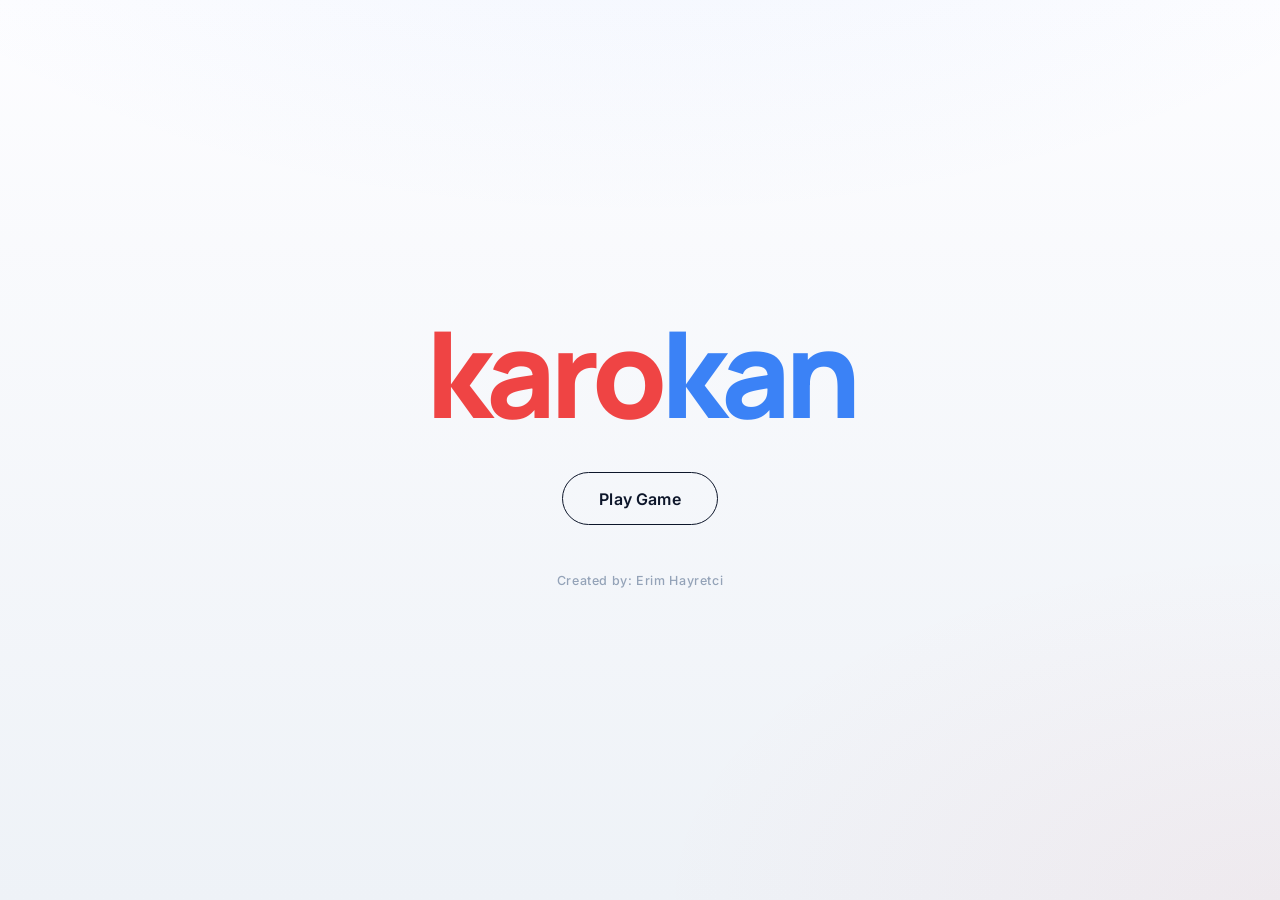
==== commit 02ac5ae9: "UI: relocate scores left, hex arrows right, center board on screen - Score panels grouped side-by-si" ====
--- a/web-app/index.html
+++ b/web-app/index.html
@@ -57,31 +57,33 @@
 
     <div id="game-layout">
 
-      <!-- RED PANEL -->
-      <div id="panel-red" class="panel red">
-        <strong id="red-name-display">Red</strong>
-        <div id="holders-red" class="stone-holders"></div>
+      <!-- LEFT: SCORE PANELS (side-by-side) -->
+      <div id="score-panels">
+        <div id="panel-red" class="panel red">
+          <strong id="red-name-display">Red</strong>
+          <div id="holders-red" class="stone-holders"></div>
+        </div>
+        <div id="panel-blue" class="panel blue">
+          <strong id="blue-name-display">Blue</strong>
+          <div id="holders-blue" class="stone-holders"></div>
+        </div>
       </div>
 
-      <!-- BOARD + CONTROLS -->
+      <!-- CENTER: BOARD -->
       <div id="board-area">
         <div id="grid-frame">
           <div id="grid"></div>
         </div>
-        <div id="controls">
-          <button data-dir="nw" aria-label="Move up-left"><span class="arrow">→</span></button>
-          <button data-dir="ne" aria-label="Move up-right"><span class="arrow">→</span></button>
-          <button data-dir="w"  aria-label="Move left"><span class="arrow">→</span></button>
-          <button data-dir="e"  aria-label="Move right"><span class="arrow">→</span></button>
-          <button data-dir="sw" aria-label="Move down-left"><span class="arrow">→</span></button>
-          <button data-dir="se" aria-label="Move down-right"><span class="arrow">→</span></button>
-        </div>
       </div>
 
-      <!-- BLUE PANEL -->
-      <div id="panel-blue" class="panel blue">
-        <strong id="blue-name-display">Blue</strong>
-        <div id="holders-blue" class="stone-holders"></div>
+      <!-- RIGHT: HEX ARROW CONTROLS -->
+      <div id="controls">
+        <button data-dir="nw" aria-label="Move up-left"><span class="arrow">→</span></button>
+        <button data-dir="ne" aria-label="Move up-right"><span class="arrow">→</span></button>
+        <button data-dir="w"  aria-label="Move left"><span class="arrow">→</span></button>
+        <button data-dir="e"  aria-label="Move right"><span class="arrow">→</span></button>
+        <button data-dir="sw" aria-label="Move down-left"><span class="arrow">→</span></button>
+        <button data-dir="se" aria-label="Move down-right"><span class="arrow">→</span></button>
       </div>
 
     </div>
--- a/web-app/karokan.css
+++ b/web-app/karokan.css
@@ -53,7 +53,7 @@
   min-height: 100vh;
   display: flex;
   justify-content: center;
-  align-items: center;
+  align-items: flex-start;
   padding: 1.5rem;
   -webkit-font-smoothing: antialiased;
   -moz-osx-font-smoothing: grayscale;
@@ -68,7 +68,9 @@
   display: flex;
   flex-direction: column;
   align-items: center;
+  justify-content: center;
   gap: 0;
+  min-height: calc(100vh - 3rem);
 }
 
 #title {
@@ -84,8 +86,38 @@
 .title-blue { color: var(--c-blue); }
 
 #play-btn,
-#again-btn,
 #confirm-names-btn {
+  font-family: inherit;
+  padding: 0.95rem 2.25rem;
+  border: 1.5px solid #0D162A;
+  background: transparent;
+  color: #0D162A;
+  border-radius: var(--r-pill);
+  cursor: pointer;
+  font-size: 1rem;
+  font-weight: 600;
+  letter-spacing: 0.01em;
+  box-shadow: none;
+  transition:
+    transform var(--dur) var(--ease),
+    background var(--dur) var(--ease),
+    box-shadow var(--dur) var(--ease);
+}
+
+#play-btn:hover,
+#confirm-names-btn:hover {
+  transform: translateY(-2px);
+  background: rgba(13, 22, 42, 0.06);
+  box-shadow: var(--sh-sm);
+}
+
+#play-btn:active,
+#confirm-names-btn:active {
+  transform: translateY(0);
+  box-shadow: none;
+}
+
+#again-btn {
   font-family: inherit;
   padding: 0.95rem 2.25rem;
   border: none;
@@ -103,17 +135,13 @@
     box-shadow var(--dur) var(--ease);
 }
 
-#play-btn:hover,
-#again-btn:hover,
-#confirm-names-btn:hover {
+#again-btn:hover {
   transform: translateY(-2px);
   background: #1e293b;
   box-shadow: var(--sh-lg);
 }
 
-#play-btn:active,
-#again-btn:active,
-#confirm-names-btn:active {
+#again-btn:active {
   transform: translateY(0);
   box-shadow: var(--sh-sm);
 }
@@ -216,16 +244,23 @@
    GAME SCREEN
    ============================================================ */
 #game-screen {
+  position: relative;
   width: 100%;
+  min-height: calc(100vh - 3rem);
   display: flex;
   flex-direction: column;
   align-items: center;
+  justify-content: center;
   gap: 1.25rem;
   animation: fade-up 0.4s var(--ease) both;
 }
 
-/* Stage bar */
+/* Stage bar — pinned to top so it doesn't push the board off-center */
 #stage-bar {
+  position: absolute;
+  top: 3rem;
+  left: 50%;
+  transform: translateX(-50%);
   display: flex;
   align-items: center;
   gap: 0.5rem;
@@ -239,6 +274,7 @@
   box-shadow: var(--sh-sm);
   letter-spacing: 0.01em;
   transition: border-color var(--dur) var(--ease);
+  white-space: nowrap;
 }
 
 .stage-dot {
@@ -256,12 +292,26 @@
   margin: 0 0.15rem;
 }
 
-/* Game layout: panels flanking the board */
+/* Game layout: score panels on the left, board centered, hex arrows on the right */
 #game-layout {
-  display: flex;
-  align-items: center;
+  display: grid;
+  grid-template-columns: 1fr auto 1fr;
+  align-items: center;
+  justify-items: center;
   gap: 2rem;
-}
+  width: 100%;
+  flex: 1;
+}
+
+#score-panels {
+  justify-self: end;
+  display: flex;
+  flex-direction: row;
+  align-items: stretch;
+  gap: 1rem;
+}
+
+#game-layout #controls { justify-self: start; }
 
 /* ============================================================
    PANELS
@@ -349,22 +399,23 @@
    ============================================================ */
 #board-area {
   display: flex;
-  flex-direction: column;
-  align-items: center;
-  gap: 1.5rem;
+  justify-content: center;
+  align-items: center;
+  padding: 0;
 }
 
 #grid-frame {
-  background: var(--c-surface);
-  border: 1px solid var(--c-border);
-  border-radius: var(--r-lg);
+  background: transparent;
+  border: none;
+  border-radius: 0;
   padding: 1.5rem;
-  box-shadow: var(--sh-lg);
+  box-shadow: none;
+  filter: none;
 }
 
 #grid {
   display: block;
-  transform: scale(1.15);
+  transform: scale(1);
   transform-origin: center center;
 }
 
@@ -425,54 +476,52 @@
 }
 
 /* ============================================================
-   CONTROLS
+   CONTROLS — standalone hexagonal arrow cluster
    ============================================================ */
 #controls {
-  display: grid;
-  grid-template-columns: repeat(3, 54px);
-  grid-template-rows: repeat(3, 54px);
-  gap: 10px;
-  justify-content: center;
+  position: relative;
+  width: 180px;
+  height: 200px;
+  flex-shrink: 0;
 }
 
 #controls button {
-  width: 54px;
-  height: 54px;
-  border: 1px solid var(--c-border-str);
-  background: var(--c-surface);
-  color: var(--c-text);
-  border-radius: 50%;
-  font-size: 1.4rem;
+  position: absolute;
+  width: 52px;
+  height: 52px;
+  border: 1.5px solid #0D162A;
+  background: transparent;
+  color: #0D162A;
+  border-radius: 50%;
+  font-size: 1.25rem;
   cursor: pointer;
   display: flex;
   align-items: center;
   justify-content: center;
-  box-shadow: var(--sh-sm);
+  box-shadow: none;
   transition:
     transform var(--dur) var(--ease),
     background var(--dur) var(--ease),
-    border-color var(--dur) var(--ease),
     box-shadow var(--dur) var(--ease);
 }
 
 #controls button:hover {
-  background: var(--c-surface-2);
-  border-color: var(--c-border-str);
+  background: rgba(13, 22, 42, 0.06);
   transform: translateY(-2px);
-  box-shadow: var(--sh-md);
+  box-shadow: var(--sh-sm);
 }
 
 #controls button:active {
   transform: translateY(0);
-  box-shadow: var(--sh-sm);
-}
-
-#controls button[data-dir="nw"] { grid-column:1; grid-row:1; }
-#controls button[data-dir="ne"] { grid-column:3; grid-row:1; }
-#controls button[data-dir="w"]  { grid-column:1; grid-row:2; }
-#controls button[data-dir="e"]  { grid-column:3; grid-row:2; }
-#controls button[data-dir="sw"] { grid-column:1; grid-row:3; }
-#controls button[data-dir="se"] { grid-column:3; grid-row:3; }
+  box-shadow: none;
+}
+
+#controls button[data-dir="nw"] { top: 0;                    left: 24px; }
+#controls button[data-dir="ne"] { top: 0;                    right: 24px; }
+#controls button[data-dir="w"]  { top: calc(50% - 26px);     left: 0; }
+#controls button[data-dir="e"]  { top: calc(50% - 26px);     right: 0; }
+#controls button[data-dir="sw"] { bottom: 0;                 left: 24px; }
+#controls button[data-dir="se"] { bottom: 0;                 right: 24px; }
 
 #controls button .arrow { display: inline-block; line-height: 1; }
 
@@ -501,16 +550,8 @@
   overflow: hidden;
 }
 
-#overlay.red  {
-  background: linear-gradient(135deg,
-    rgba(160, 30, 30, 0.96) 0%,
-    rgba(100, 10, 10, 0.98) 100%);
-}
-#overlay.blue {
-  background: linear-gradient(135deg,
-    rgba(30, 60, 160, 0.96) 0%,
-    rgba(10, 30, 100, 0.98) 100%);
-}
+#overlay.red  { background: #F04344; }
+#overlay.blue { background: #3B83F6; }
 
 #winner-text {
   font-family: 'Manrope', 'Inter', sans-serif;
@@ -606,15 +647,26 @@
    ============================================================ */
 @media (max-width: 820px) {
   #game-layout {
+    display: flex;
     flex-direction: column;
     gap: 1.25rem;
   }
+
+  #score-panels {
+    justify-self: stretch;
+    flex-direction: row;
+    width: 100%;
+    justify-content: center;
+    gap: 0.75rem;
+  }
+
+  #game-layout #controls { justify-self: center; }
 
   .panel {
     flex-direction: row;
     min-width: unset;
     width: 100%;
-    max-width: 480px;
+    max-width: 240px;
     padding: 0.9rem 1.25rem;
     align-items: center;
   }
@@ -629,7 +681,7 @@
   body { padding: 0.75rem; }
 
   #grid {
-    transform: scale(0.85);
+    transform: scale(0.75);
     transform-origin: center center;
   }
 
@@ -639,5 +691,5 @@
 }
 
 @media (max-width: 380px) {
-  #grid { transform: scale(0.7); }
-}
+  #grid { transform: scale(0.6); }
+}
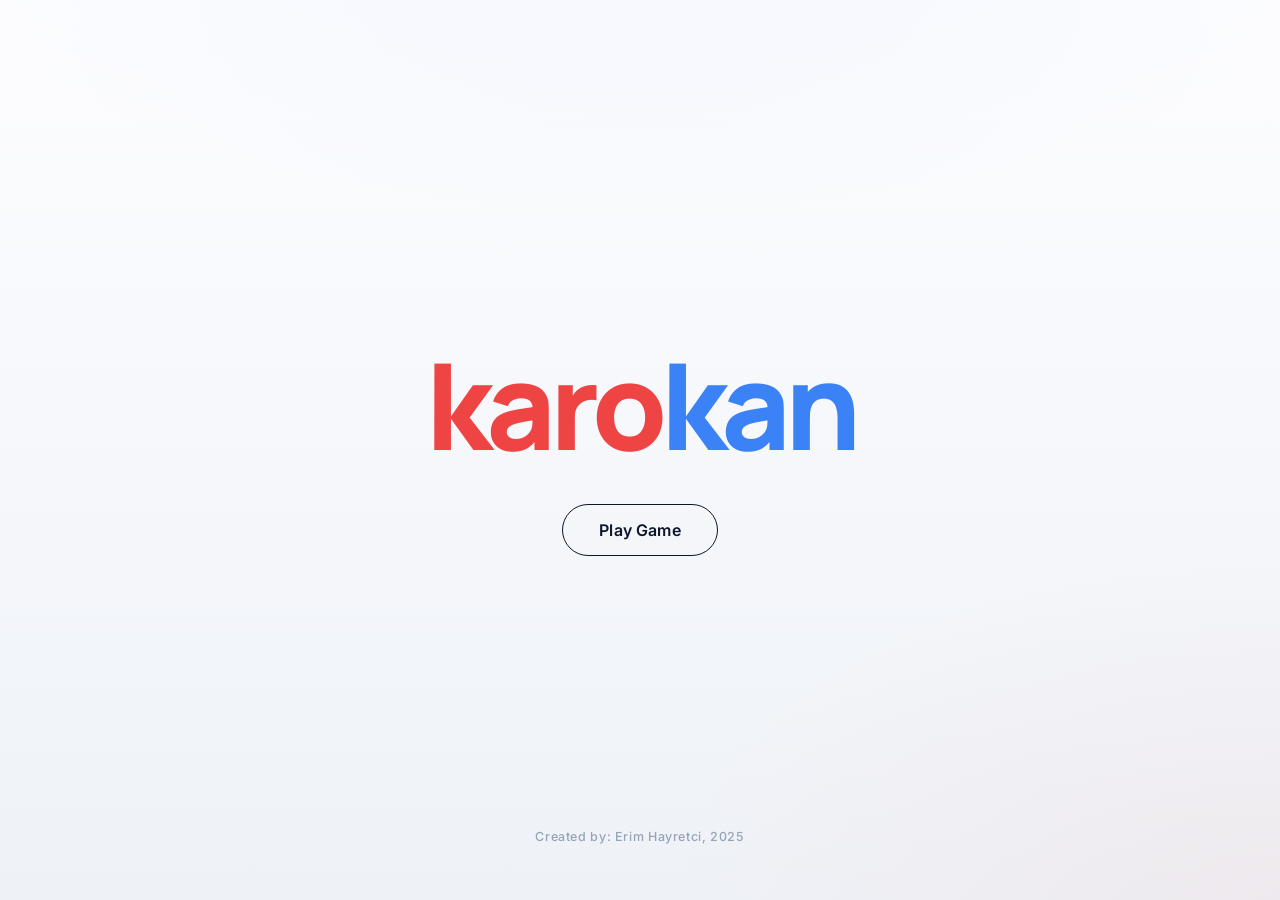
==== commit 58f1a271: "Fix UI bugs: perfect hex grid, scalable responsive UI, side spacings, bottom creator text" ====
--- a/web-app/index.html
+++ b/web-app/index.html
@@ -9,7 +9,7 @@
   <link rel="preconnect" href="https://fonts.googleapis.com">
   <link rel="preconnect" href="https://fonts.gstatic.com" crossorigin>
   <link href="https://fonts.googleapis.com/css2?family=Inter:wght@400;500;600;700&family=Manrope:wght@700;800&display=swap" rel="stylesheet">
-  <link rel="stylesheet" href="karokan.css">
+  <link rel="stylesheet" href="karokan.css?v=2">
 </head>
 <body>
 
@@ -19,7 +19,7 @@
       <span class="title-red">karo</span><span class="title-blue">kan</span>
     </h1>
     <button id="play-btn">Play Game</button>
-    <p id="creator">Created by: Erim Hayretci</p>
+    <p id="creator">Created by: Erim Hayretci, 2025</p>
   </section>
 
 
--- a/web-app/karokan.css
+++ b/web-app/karokan.css
@@ -57,12 +57,14 @@
   padding: 1.5rem;
   -webkit-font-smoothing: antialiased;
   -moz-osx-font-smoothing: grayscale;
+  overflow-x: hidden;
 }
 
 /* ============================================================
    START SCREEN
    ============================================================ */
 #start-screen {
+  position: relative;
   text-align: center;
   animation: fade-up 0.5s var(--ease) both;
   display: flex;
@@ -70,6 +72,7 @@
   align-items: center;
   justify-content: center;
   gap: 0;
+  width: 100%;
   min-height: calc(100vh - 3rem);
 }
 
@@ -147,7 +150,8 @@
 }
 
 #creator {
-  margin-top: 3rem;
+  position: absolute;
+  bottom: 2rem;
   font-size: 0.78rem;
   color: var(--c-text-muted);
   letter-spacing: 0.05em;
@@ -292,40 +296,52 @@
   margin: 0 0.15rem;
 }
 
-/* Game layout: score panels on the left, board centered, hex arrows on the right */
+/* Game layout: board sits in the flow (true center of game-screen);
+   score panels + arrow controls are absolutely positioned on the sides so
+   long player names cannot push the board out of center. */
 #game-layout {
-  display: grid;
-  grid-template-columns: 1fr auto 1fr;
-  align-items: center;
-  justify-items: center;
-  gap: 2rem;
-  width: 100%;
+  position: relative;
+  display: flex;
+  align-items: center;
+  justify-content: center;
+  width: 1200px;
+  min-width: 1200px;
   flex: 1;
 }
 
 #score-panels {
-  justify-self: end;
+  position: absolute;
+  left: 3rem;
+  top: 50%;
+  transform: translateY(-50%);
   display: flex;
   flex-direction: row;
   align-items: stretch;
+  gap: 0.75rem;
+  max-width: calc(50% - 400px);
+}
+
+#game-layout #controls {
+  position: absolute;
+  right: 3rem;
+  top: 50%;
+  transform: translateY(-50%);
+}
+
+/* ============================================================
+   PANELS
+   ============================================================ */
+.panel {
+  display: flex;
+  flex-direction: column;
+  align-items: center;
   gap: 1rem;
-}
-
-#game-layout #controls { justify-self: start; }
-
-/* ============================================================
-   PANELS
-   ============================================================ */
-.panel {
-  display: flex;
-  flex-direction: column;
-  align-items: center;
-  gap: 1rem;
-  padding: 1.25rem 1rem;
+  padding: 1.25rem 0.75rem;
   background: var(--c-surface);
   border: 1px solid var(--c-border);
   border-radius: var(--r-md);
-  min-width: 80px;
+  flex: 1 1 0;
+  min-width: 70px;
   box-shadow: var(--sh-sm);
   transition:
     border-color var(--dur) var(--ease),
@@ -340,6 +356,8 @@
   text-transform: uppercase;
   color: var(--c-text-soft);
   text-align: center;
+  word-break: break-word;
+  max-width: 100%;
   transition: color var(--dur) var(--ease);
 }
 
@@ -480,8 +498,8 @@
    ============================================================ */
 #controls {
   position: relative;
-  width: 180px;
-  height: 200px;
+  width: 204px;
+  height: 184px;
   flex-shrink: 0;
 }
 
@@ -516,12 +534,12 @@
   box-shadow: none;
 }
 
-#controls button[data-dir="nw"] { top: 0;                    left: 24px; }
-#controls button[data-dir="ne"] { top: 0;                    right: 24px; }
+#controls button[data-dir="nw"] { top: 0;                    left: 38px; }
+#controls button[data-dir="ne"] { top: 0;                    right: 38px; }
 #controls button[data-dir="w"]  { top: calc(50% - 26px);     left: 0; }
 #controls button[data-dir="e"]  { top: calc(50% - 26px);     right: 0; }
-#controls button[data-dir="sw"] { bottom: 0;                 left: 24px; }
-#controls button[data-dir="se"] { bottom: 0;                 right: 24px; }
+#controls button[data-dir="sw"] { bottom: 0;                 left: 38px; }
+#controls button[data-dir="se"] { bottom: 0;                 right: 38px; }
 
 #controls button .arrow { display: inline-block; line-height: 1; }
 
@@ -645,51 +663,10 @@
 /* ============================================================
    RESPONSIVE
    ============================================================ */
-@media (max-width: 820px) {
+@media (max-width: 1200px) {
   #game-layout {
-    display: flex;
-    flex-direction: column;
-    gap: 1.25rem;
-  }
-
-  #score-panels {
-    justify-self: stretch;
-    flex-direction: row;
-    width: 100%;
-    justify-content: center;
-    gap: 0.75rem;
-  }
-
-  #game-layout #controls { justify-self: center; }
-
-  .panel {
-    flex-direction: row;
-    min-width: unset;
-    width: 100%;
-    max-width: 240px;
-    padding: 0.9rem 1.25rem;
-    align-items: center;
-  }
-
-  .stone-holders {
-    flex-direction: row;
-    gap: 5px;
-  }
-}
-
-@media (max-width: 560px) {
-  body { padding: 0.75rem; }
-
-  #grid {
-    transform: scale(0.75);
+    transform: scale(calc(100vw / 1200));
     transform-origin: center center;
   }
-
-  #grid-frame { padding: 1rem; }
-
-  .holder-slot { width: 24px; height: 24px; }
-}
-
-@media (max-width: 380px) {
-  #grid { transform: scale(0.6); }
-}
+}
+
